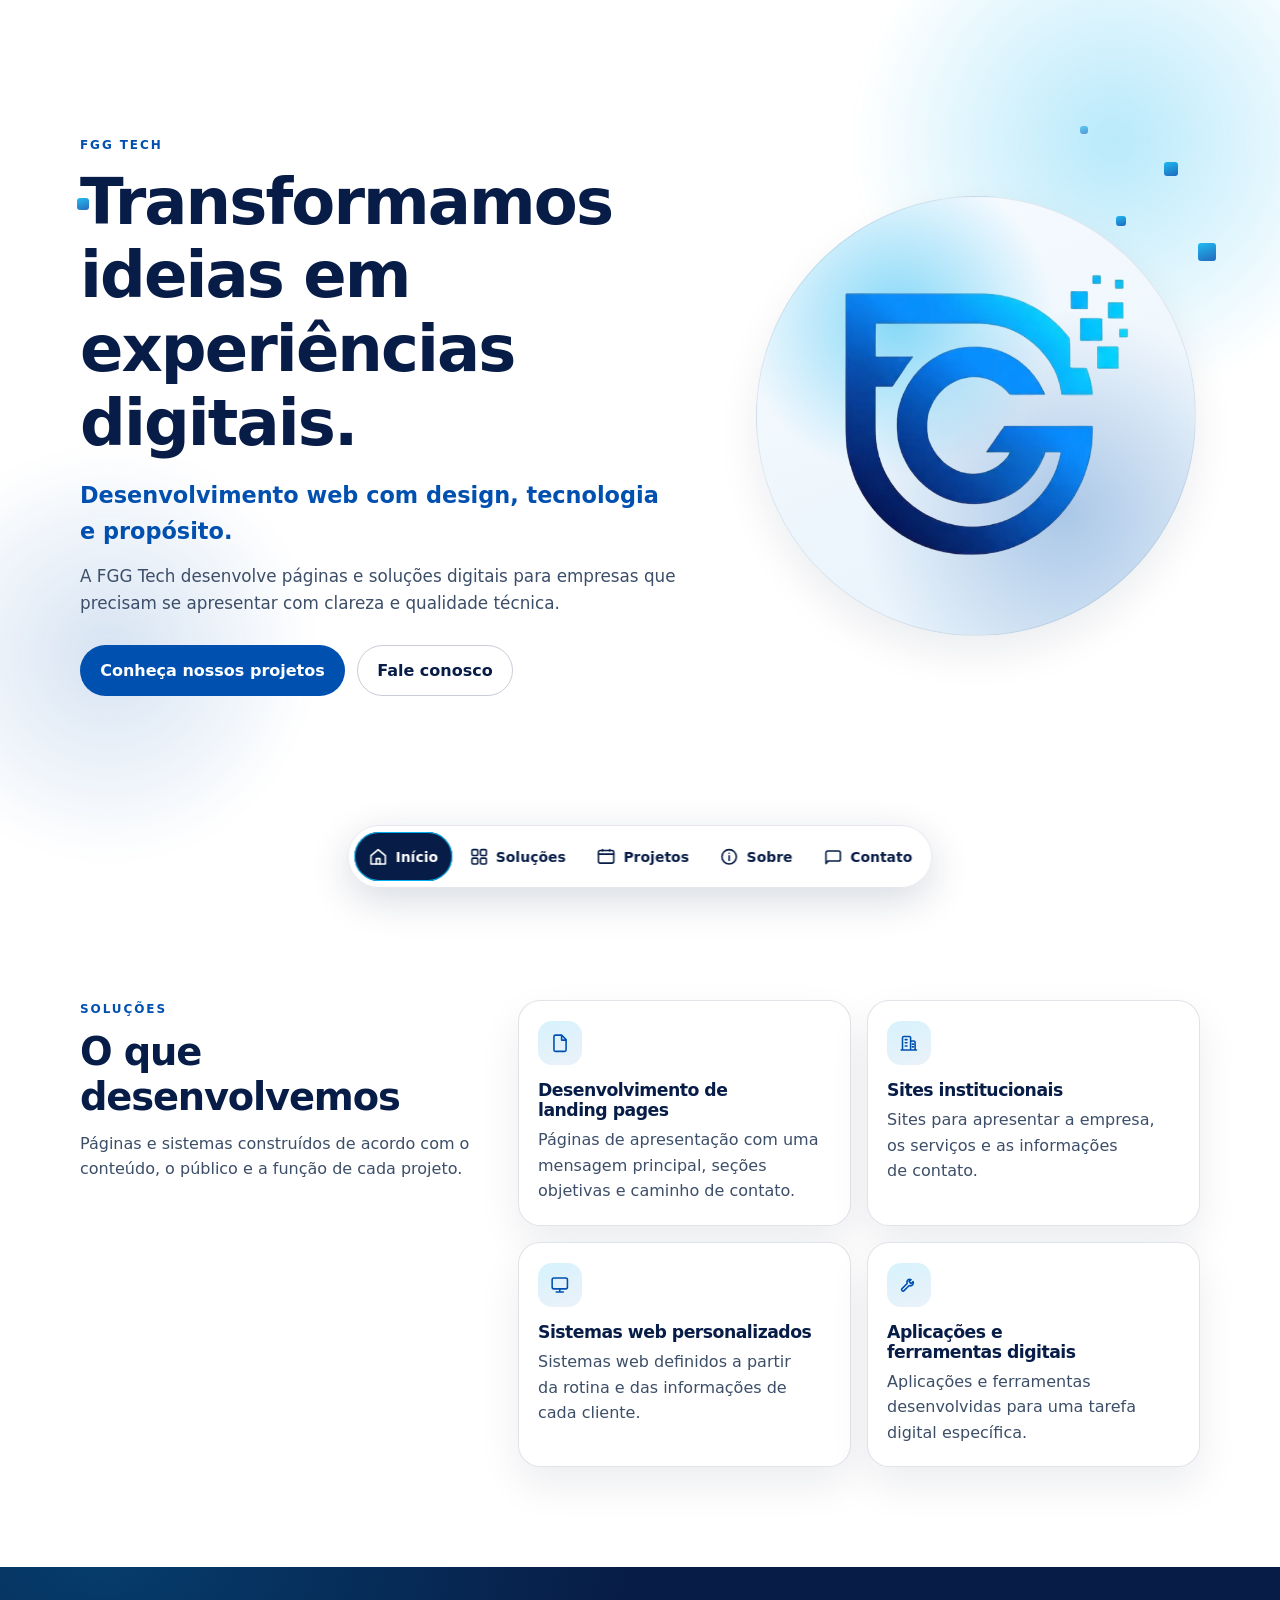
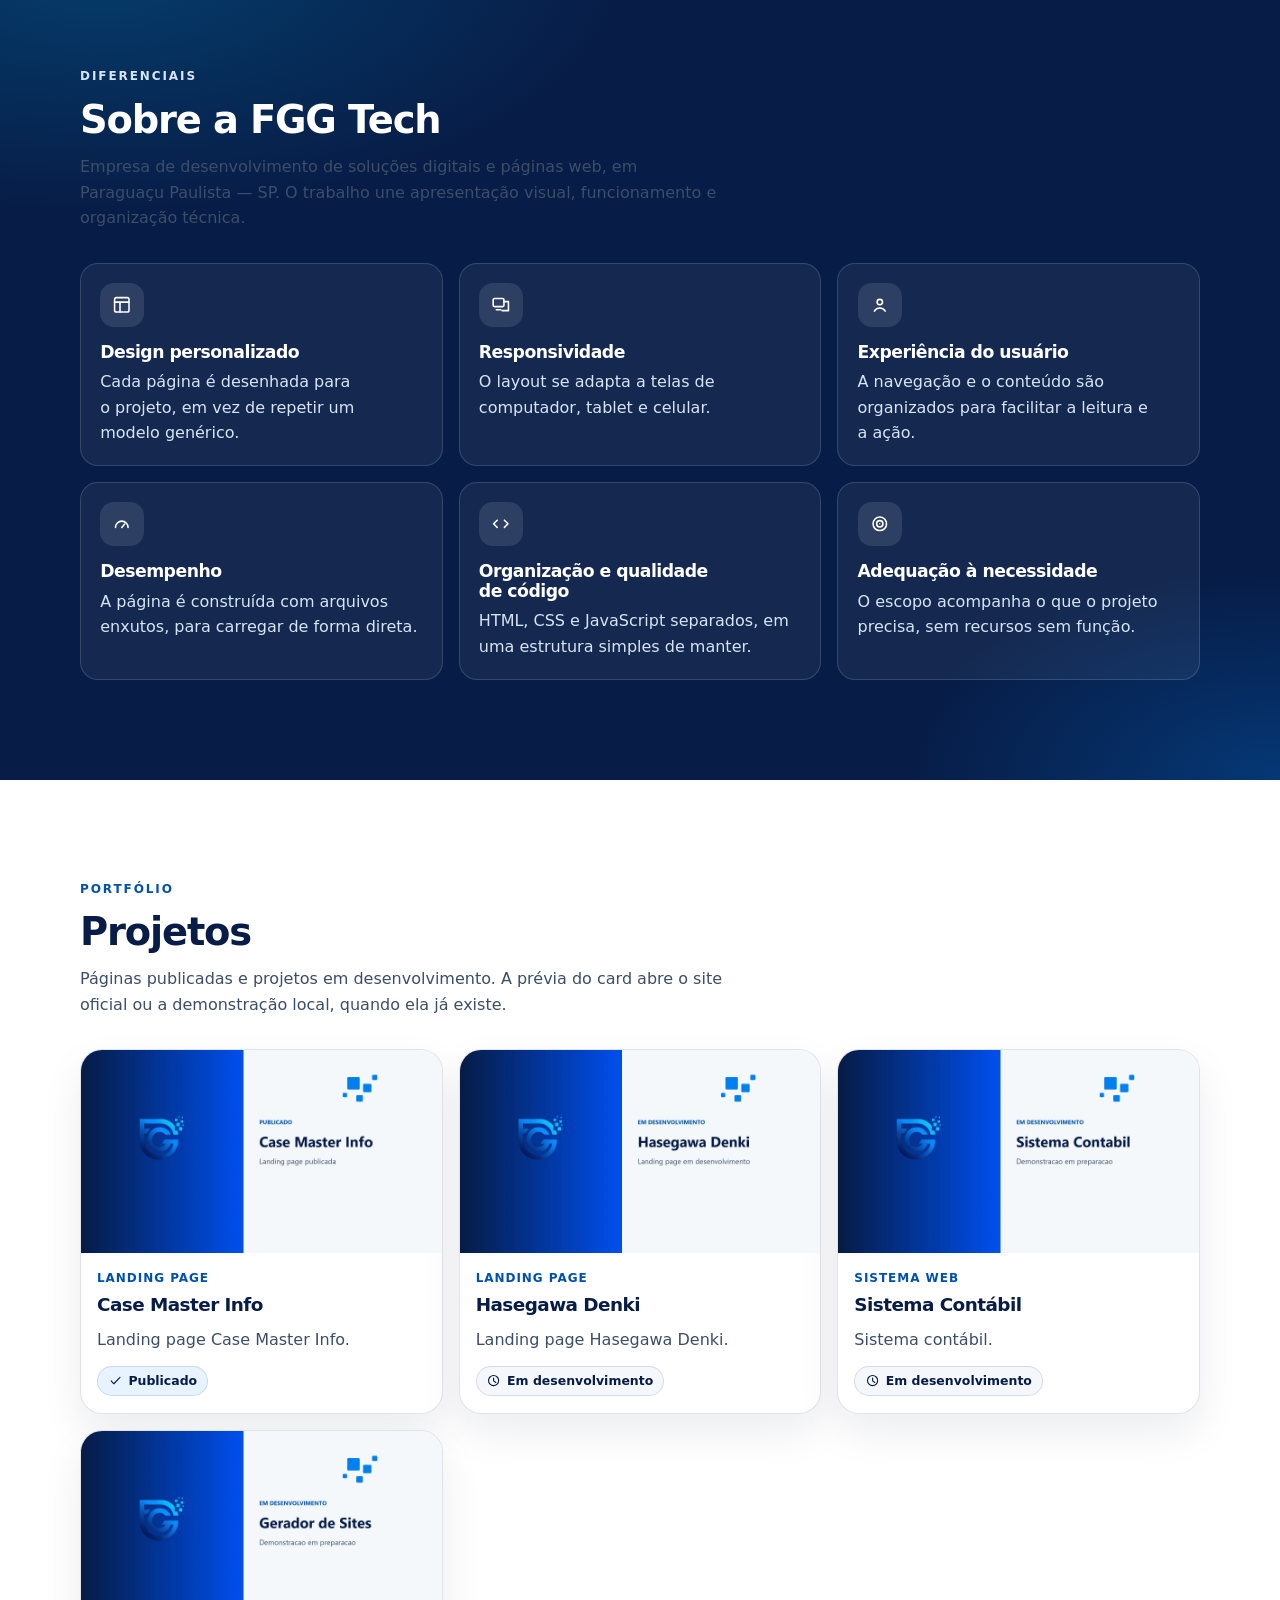
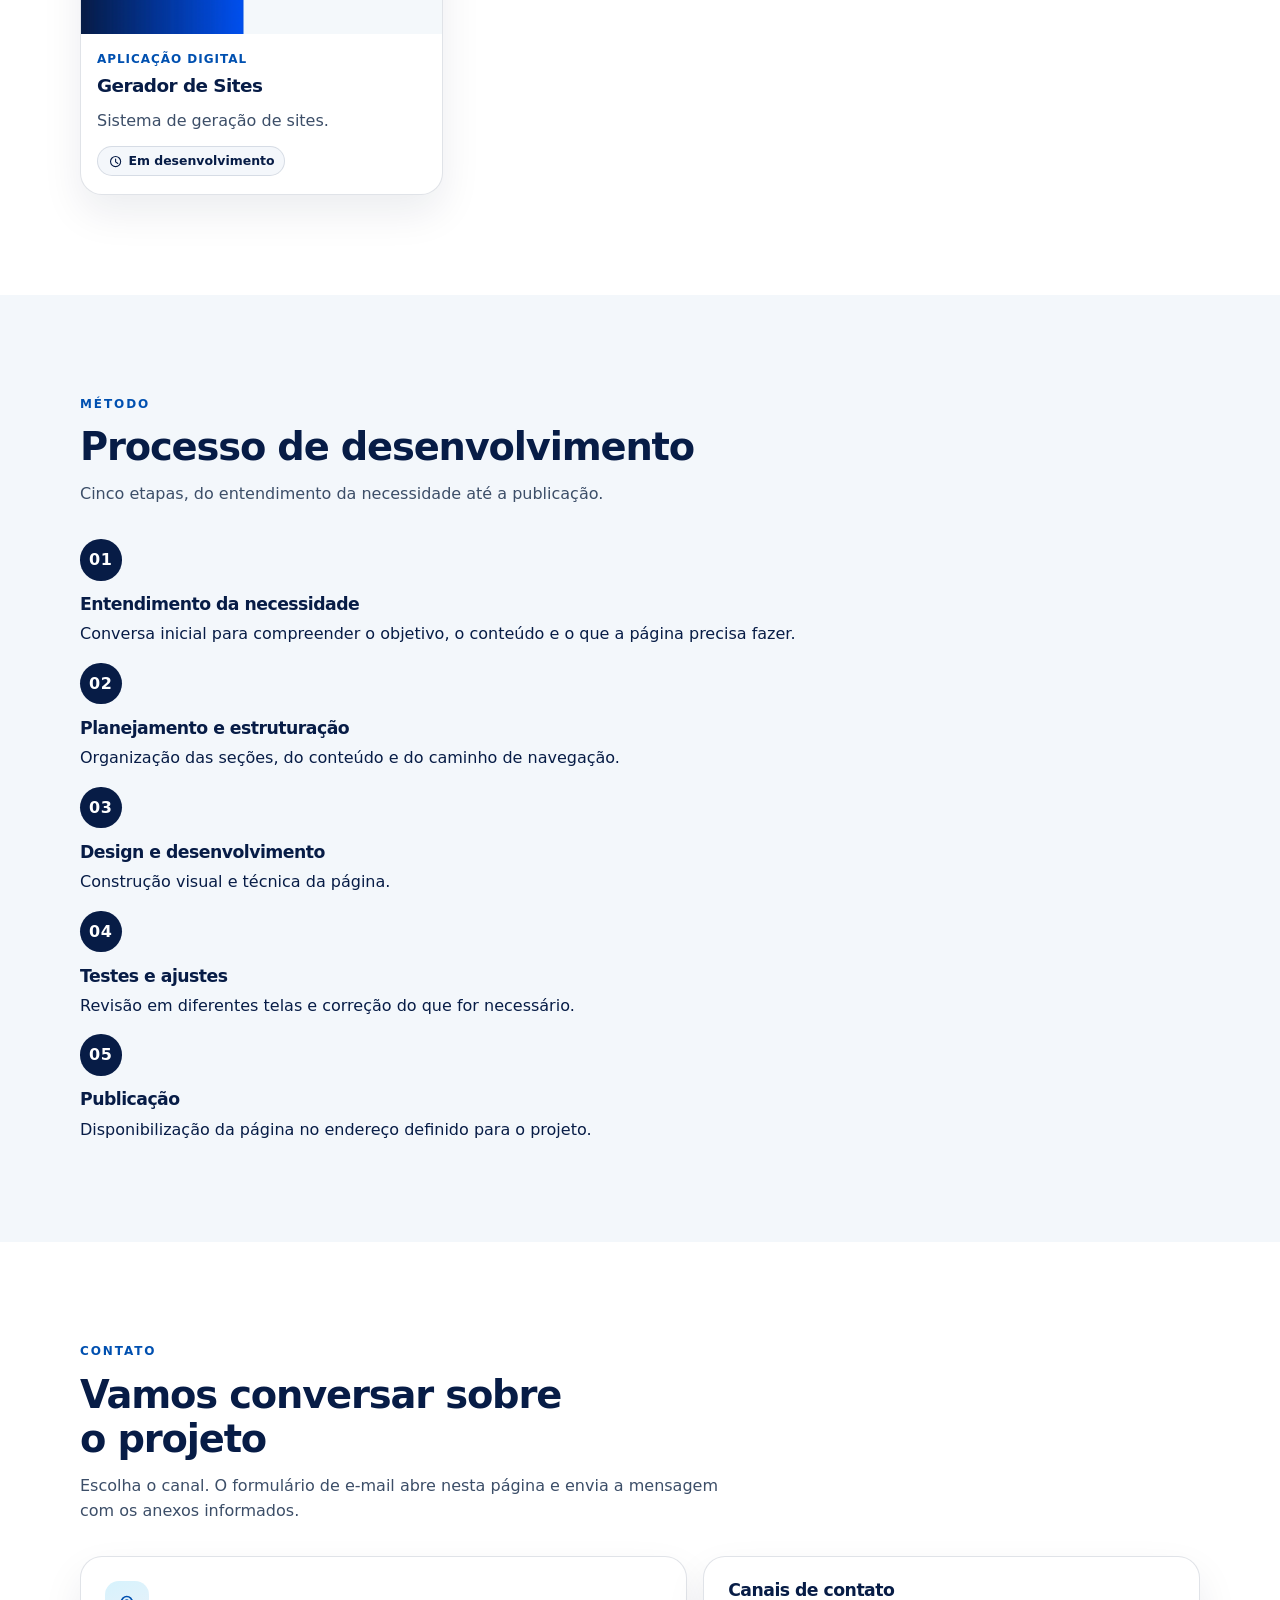
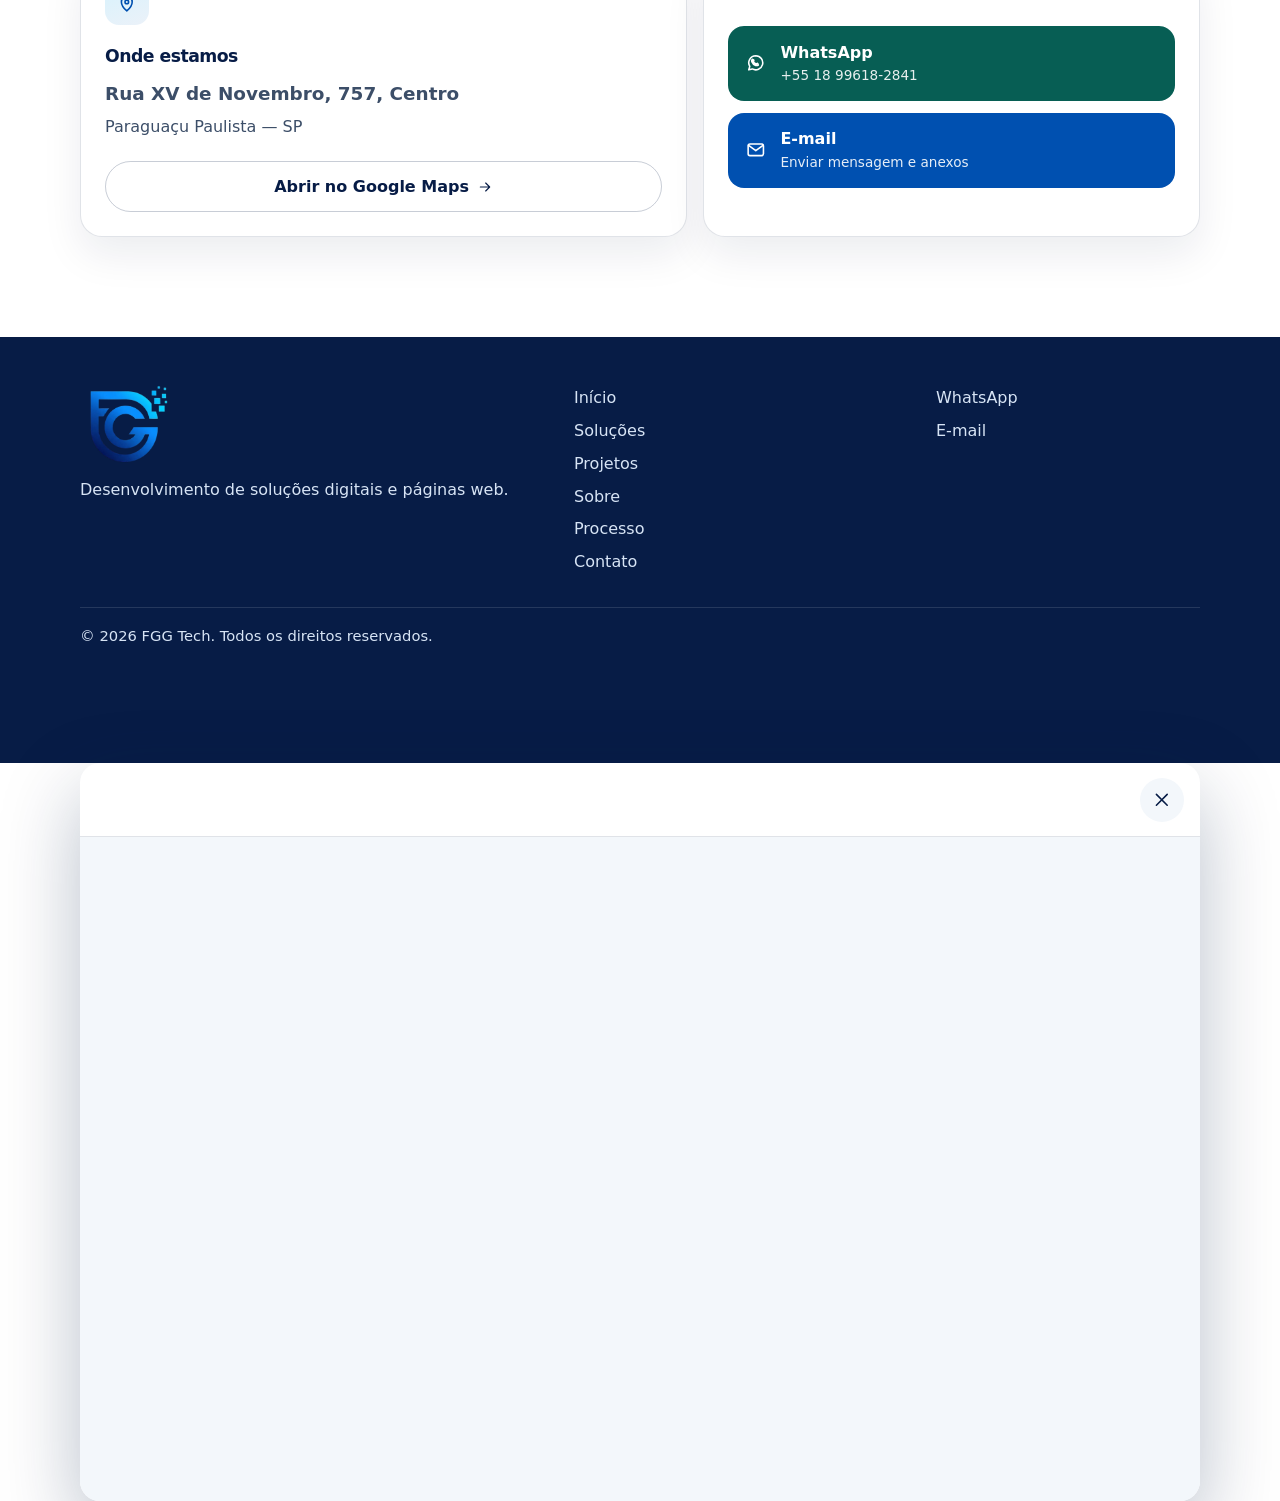
==== index.html @ 917172e8 "criação geral" ====
<!DOCTYPE html>
<html lang="pt-BR">
<head>
  <meta charset="UTF-8">
  <meta name="viewport" content="width=device-width, initial-scale=1">
  <title>FGG Tech | Desenvolvimento de soluções digitais</title>
  <meta name="description" content="A FGG Tech desenvolve landing pages, sites institucionais e soluções digitais. Conheça os projetos e fale com a equipe em Paraguaçu Paulista — SP.">
  <meta name="theme-color" content="#071C46">
  <meta name="robots" content="index, follow">
  <meta property="og:type" content="website">
  <meta property="og:locale" content="pt_BR">
  <meta property="og:title" content="FGG Tech | Desenvolvimento de soluções digitais">
  <meta property="og:description" content="Desenvolvimento web com design, tecnologia e propósito. Landing pages, sites institucionais e soluções digitais.">
  <meta property="og:image" content="assets/images/og-fgg-tech.png">
  <meta property="og:image:width" content="1200">
  <meta property="og:image:height" content="630">
  <meta name="twitter:card" content="summary_large_image">
  <link rel="icon" href="assets/logo/favicon-32.png" type="image/png" sizes="32x32">
  <link rel="icon" href="assets/logo/favicon-192.png" type="image/png" sizes="192x192">
  <link rel="apple-touch-icon" href="assets/logo/apple-touch-icon.png">
  <link rel="stylesheet" href="css/style.css">
  <script type="application/ld+json">
  {
    "@context": "https://schema.org",
    "@type": "ProfessionalService",
    "name": "FGG Tech",
    "description": "Desenvolvimento de soluções digitais e páginas web.",
    "telephone": "+55-18-99618-2841",
    "address": {
      "@type": "PostalAddress",
      "streetAddress": "Rua XV de Novembro, 757, Centro",
      "addressLocality": "Paraguaçu Paulista",
      "addressRegion": "SP",
      "addressCountry": "BR"
    },
    "areaServed": "BR"
  }
  </script>
</head>
<body>
  <a class="skip-link" href="#conteudo">Ir para o conteúdo</a>

  <main id="conteudo">
    <header class="hero" id="inicio">
      <div class="hero-bg" aria-hidden="true">
        <span class="orb orb-a"></span>
        <span class="orb orb-b"></span>
        <span class="pixel p1"></span>
        <span class="pixel p2"></span>
        <span class="pixel p3"></span>
        <span class="pixel p4"></span>
        <span class="pixel p5"></span>
      </div>

      <div class="container hero-grid">
        <div class="hero-copy">
          <p class="kicker">FGG Tech</p>
          <h1>Transformamos ideias em experiências digitais.</h1>
          <p class="lead">Desenvolvimento web com design, tecnologia e propósito.</p>
          <p class="intro">A FGG Tech desenvolve páginas e soluções digitais para empresas que precisam se apresentar com clareza e qualidade técnica.</p>
          <div class="hero-actions">
            <a class="btn btn-primary" href="#projetos">Conheça nossos projetos</a>
            <a class="btn btn-secondary" href="#contato">Fale conosco</a>
          </div>
        </div>

        <div class="hero-visual">
          <div class="hero-glow" aria-hidden="true"></div>
          <img
            class="hero-logo"
            src="assets/logo/logo-fgg.webp"
            alt="Logotipo FGG Tech"
            width="539"
            height="463"
            fetchpriority="high">
        </div>
      </div>
    </header>

    <section class="section" id="solucoes" aria-labelledby="solucoes-titulo">
      <div class="container split">
        <div class="split-intro">
          <p class="kicker">Soluções</p>
          <h2 id="solucoes-titulo">O que desenvolvemos</h2>
          <p>Páginas e sistemas construídos de acordo com o conteúdo, o público e a função de cada projeto.</p>
        </div>

        <div class="card-grid card-grid-2">
          <article class="info-card">
            <span class="icon-badge" aria-hidden="true">
              <svg class="icon"><use href="assets/icons/sprite.svg#i-page"></use></svg>
            </span>
            <h3>Desenvolvimento de landing pages</h3>
            <p>Páginas de apresentação com uma mensagem principal, seções objetivas e caminho de contato.</p>
          </article>

          <article class="info-card">
            <span class="icon-badge" aria-hidden="true">
              <svg class="icon"><use href="assets/icons/sprite.svg#i-building"></use></svg>
            </span>
            <h3>Sites institucionais</h3>
            <p>Sites para apresentar a empresa, os serviços e as informações de contato.</p>
          </article>

          <article class="info-card">
            <span class="icon-badge" aria-hidden="true">
              <svg class="icon"><use href="assets/icons/sprite.svg#i-system"></use></svg>
            </span>
            <h3>Sistemas web personalizados</h3>
            <p>Sistemas web definidos a partir da rotina e das informações de cada cliente.</p>
          </article>

          <article class="info-card">
            <span class="icon-badge" aria-hidden="true">
              <svg class="icon"><use href="assets/icons/sprite.svg#i-tool"></use></svg>
            </span>
            <h3>Aplicações e ferramentas digitais</h3>
            <p>Aplicações e ferramentas desenvolvidas para uma tarefa digital específica.</p>
          </article>
        </div>
      </div>
    </section>

    <section class="section section-navy" id="sobre" aria-labelledby="sobre-titulo">
      <div class="container">
        <div class="section-heading">
          <p class="kicker">Diferenciais</p>
          <h2 id="sobre-titulo">Sobre a FGG Tech</h2>
          <p>Empresa de desenvolvimento de soluções digitais e páginas web, em Paraguaçu Paulista — SP. O trabalho une apresentação visual, funcionamento e organização técnica.</p>
        </div>

        <ul class="diff-grid">
          <li>
            <span class="icon-badge icon-badge-light" aria-hidden="true">
              <svg class="icon"><use href="assets/icons/sprite.svg#i-layout"></use></svg>
            </span>
            <h3>Design personalizado</h3>
            <p>Cada página é desenhada para o projeto, em vez de repetir um modelo genérico.</p>
          </li>
          <li>
            <span class="icon-badge icon-badge-light" aria-hidden="true">
              <svg class="icon"><use href="assets/icons/sprite.svg#i-devices"></use></svg>
            </span>
            <h3>Responsividade</h3>
            <p>O layout se adapta a telas de computador, tablet e celular.</p>
          </li>
          <li>
            <span class="icon-badge icon-badge-light" aria-hidden="true">
              <svg class="icon"><use href="assets/icons/sprite.svg#i-user"></use></svg>
            </span>
            <h3>Experiência do usuário</h3>
            <p>A navegação e o conteúdo são organizados para facilitar a leitura e a ação.</p>
          </li>
          <li>
            <span class="icon-badge icon-badge-light" aria-hidden="true">
              <svg class="icon"><use href="assets/icons/sprite.svg#i-speed"></use></svg>
            </span>
            <h3>Desempenho</h3>
            <p>A página é construída com arquivos enxutos, para carregar de forma direta.</p>
          </li>
          <li>
            <span class="icon-badge icon-badge-light" aria-hidden="true">
              <svg class="icon"><use href="assets/icons/sprite.svg#i-code"></use></svg>
            </span>
            <h3>Organização e qualidade de código</h3>
            <p>HTML, CSS e JavaScript separados, em uma estrutura simples de manter.</p>
          </li>
          <li>
            <span class="icon-badge icon-badge-light" aria-hidden="true">
              <svg class="icon"><use href="assets/icons/sprite.svg#i-target"></use></svg>
            </span>
            <h3>Adequação à necessidade</h3>
            <p>O escopo acompanha o que o projeto precisa, sem recursos sem função.</p>
          </li>
        </ul>
      </div>
    </section>

    <section class="section" id="projetos" aria-labelledby="projetos-titulo">
      <div class="container">
        <div class="section-heading">
          <p class="kicker">Portfólio</p>
          <h2 id="projetos-titulo">Projetos</h2>
          <p>Páginas publicadas e projetos em desenvolvimento. A prévia do card abre o site oficial ou a demonstração local, quando ela já existe.</p>
        </div>

        <div id="project-grid" class="project-grid" aria-live="polite"></div>

        <noscript>
          <ul class="noscript-list">
            <li>
              <a href="https://casemasterinfo.com.br/" target="_blank" rel="noopener noreferrer">Case Master Info</a>
              — publicado.
            </li>
            <li>Hasegawa Denki — em desenvolvimento. Demonstração em <code>projects/hasegawa/index.html</code>.</li>
            <li>Sistema Contábil — em desenvolvimento. A demonstração está sendo preparada.</li>
            <li>Gerador de Sites — em desenvolvimento. A demonstração está sendo preparada.</li>
          </ul>
        </noscript>
      </div>
    </section>

    <section class="section section-soft" id="processo" aria-labelledby="processo-titulo">
      <div class="container">
        <div class="section-heading">
          <p class="kicker">Método</p>
          <h2 id="processo-titulo">Processo de desenvolvimento</h2>
          <p>Cinco etapas, do entendimento da necessidade até a publicação.</p>
        </div>

        <ol class="steps">
          <li>
            <span class="step-index">01</span>
            <h3>Entendimento da necessidade</h3>
            <p>Conversa inicial para compreender o objetivo, o conteúdo e o que a página precisa fazer.</p>
          </li>
          <li>
            <span class="step-index">02</span>
            <h3>Planejamento e estruturação</h3>
            <p>Organização das seções, do conteúdo e do caminho de navegação.</p>
          </li>
          <li>
            <span class="step-index">03</span>
            <h3>Design e desenvolvimento</h3>
            <p>Construção visual e técnica da página.</p>
          </li>
          <li>
            <span class="step-index">04</span>
            <h3>Testes e ajustes</h3>
            <p>Revisão em diferentes telas e correção do que for necessário.</p>
          </li>
          <li>
            <span class="step-index">05</span>
            <h3>Publicação</h3>
            <p>Disponibilização da página no endereço definido para o projeto.</p>
          </li>
        </ol>
      </div>
    </section>

    <section class="section" id="contato" aria-labelledby="contato-titulo">
      <div class="container">
        <div class="section-heading">
          <p class="kicker">Contato</p>
          <h2 id="contato-titulo">Vamos conversar sobre o projeto</h2>
          <p>Escolha o canal. O formulário de e-mail abre nesta página e envia a mensagem com os anexos informados.</p>
        </div>

        <div class="contact-grid">
          <article class="contact-card">
            <span class="icon-badge" aria-hidden="true">
              <svg class="icon"><use href="assets/icons/sprite.svg#i-pin"></use></svg>
            </span>
            <h3>Onde estamos</h3>
            <p class="address" data-address-street>Rua XV de Novembro, 757, Centro</p>
            <p class="address-city" data-address-city>Paraguaçu Paulista — SP</p>
            <a class="btn btn-secondary" data-maps href="https://www.google.com/maps/search/?api=1&amp;query=Rua%20XV%20de%20Novembro%2C%20757%2C%20Centro%2C%20Paragua%C3%A7u%20Paulista%20-%20SP" target="_blank" rel="noopener noreferrer">
              Abrir no Google Maps
              <svg class="icon icon-sm" aria-hidden="true"><use href="assets/icons/sprite.svg#i-arrow"></use></svg>
            </a>
          </article>

          <article class="contact-card">
            <h3>Canais de contato</h3>
            <div class="channel-list">
              <a class="channel channel-whatsapp" data-whatsapp href="https://wa.me/5518996182841?text=Ol%C3%A1!%20Conheci%20a%20FGG%20Tech%20pelo%20site%20e%20gostaria%20de%20conversar%20sobre%20um%20projeto." target="_blank" rel="noopener noreferrer">
                <svg class="icon" aria-hidden="true"><use href="assets/icons/sprite.svg#i-whatsapp"></use></svg>
                <span>
                  <strong>WhatsApp</strong>
                  <small data-whatsapp-label>+55 18 99618-2841</small>
                </span>
              </a>

              <a class="channel channel-instagram" data-instagram hidden rel="noopener noreferrer" target="_blank">
                <svg class="icon" aria-hidden="true"><use href="assets/icons/sprite.svg#i-instagram"></use></svg>
                <span>
                  <strong>Instagram</strong>
                  <small data-instagram-label>Perfil</small>
                </span>
              </a>

              <button class="channel channel-email" type="button" data-email-open aria-haspopup="dialog">
                <svg class="icon" aria-hidden="true"><use href="assets/icons/sprite.svg#i-mail"></use></svg>
                <span>
                  <strong>E-mail</strong>
                  <small>Enviar mensagem e anexos</small>
                </span>
              </button>
            </div>
          </article>
        </div>
      </div>
    </section>
  </main>

  <footer class="footer">
    <div class="container footer-grid">
      <div class="footer-brand">
        <img src="assets/logo/logo-fgg.webp" alt="FGG Tech" width="539" height="463" loading="lazy">
        <p>Desenvolvimento de soluções digitais e páginas web.</p>
      </div>

      <nav class="footer-nav" aria-label="Seções do site">
        <a href="#inicio">Início</a>
        <a href="#solucoes">Soluções</a>
        <a href="#projetos">Projetos</a>
        <a href="#sobre">Sobre</a>
        <a href="#processo">Processo</a>
        <a href="#contato">Contato</a>
      </nav>

      <div class="footer-contact">
        <a data-whatsapp href="https://wa.me/5518996182841?text=Ol%C3%A1!%20Conheci%20a%20FGG%20Tech%20pelo%20site%20e%20gostaria%20de%20conversar%20sobre%20um%20projeto." target="_blank" rel="noopener noreferrer">WhatsApp</a>
        <a data-instagram hidden target="_blank" rel="noopener noreferrer">Instagram</a>
        <button type="button" class="link-button" data-email-open>E-mail</button>
      </div>
    </div>
    <p class="copyright">© <span id="year">2026</span> FGG Tech. Todos os direitos reservados.</p>
  </footer>

  <nav class="dock" aria-label="Navegação principal">
    <a href="#inicio" data-nav="inicio">
      <svg class="icon" aria-hidden="true"><use href="assets/icons/sprite.svg#i-home"></use></svg>
      <span>Início</span>
    </a>
    <a href="#solucoes" data-nav="solucoes">
      <svg class="icon" aria-hidden="true"><use href="assets/icons/sprite.svg#i-solutions"></use></svg>
      <span>Soluções</span>
    </a>
    <a href="#projetos" data-nav="projetos">
      <svg class="icon" aria-hidden="true"><use href="assets/icons/sprite.svg#i-projects"></use></svg>
      <span>Projetos</span>
    </a>
    <a href="#sobre" data-nav="sobre">
      <svg class="icon" aria-hidden="true"><use href="assets/icons/sprite.svg#i-about"></use></svg>
      <span>Sobre</span>
    </a>
    <a href="#contato" data-nav="contato">
      <svg class="icon" aria-hidden="true"><use href="assets/icons/sprite.svg#i-contact"></use></svg>
      <span>Contato</span>
    </a>
  </nav>

  <dialog class="modal modal-preview" id="preview-dialog" aria-labelledby="preview-title">
    <div class="modal-bar">
      <div class="modal-heading">
        <p id="preview-kicker" class="kicker"></p>
        <h2 id="preview-title"></h2>
      </div>
      <div class="modal-actions">
        <button type="button" class="btn btn-ghost" id="preview-expand" hidden>Ampliar</button>
        <a class="btn btn-ghost" id="preview-open" href="projects/hasegawa/index.html" target="_blank" rel="noopener noreferrer" hidden>Abrir página</a>
        <button type="button" class="icon-button" id="preview-close" aria-label="Fechar visualização">
          <svg class="icon" aria-hidden="true"><use href="assets/icons/sprite.svg#i-close"></use></svg>
        </button>
      </div>
    </div>
    <div class="modal-stage">
      <!--
        allow-scripts: a página embutida usa JavaScript próprio.
        allow-same-origin: necessário para o script da Hasegawa acessar localStorage
        sem interromper o restante da página.
        allow-forms e allow-popups: formulário e WhatsApp dentro da demonstração.
      -->
      <iframe
        id="preview-frame"
        title="Demonstração do projeto"
        hidden
        referrerpolicy="no-referrer"
        sandbox="allow-scripts allow-same-origin allow-forms allow-popups"></iframe>
      <div id="preview-empty" class="preview-empty" hidden>
        <span class="icon-badge" aria-hidden="true">
          <svg class="icon"><use href="assets/icons/sprite.svg#i-clock"></use></svg>
        </span>
        <h3>Demonstração em preparação</h3>
        <p id="preview-empty-text">A demonstração deste projeto está sendo preparada.</p>
      </div>
    </div>
  </dialog>

  <dialog class="modal modal-email" id="email-dialog" aria-labelledby="email-title">
    <div class="modal-bar">
      <div class="modal-heading">
        <p class="kicker">Contato</p>
        <h2 id="email-title">Enviar e-mail</h2>
      </div>
      <button type="button" class="icon-button" id="email-close" aria-label="Fechar formulário">
        <svg class="icon" aria-hidden="true"><use href="assets/icons/sprite.svg#i-close"></use></svg>
      </button>
    </div>

    <div class="modal-form">
      <p id="email-config-note" class="form-note" hidden>
        O envio por e-mail ainda não foi ativado. Informe o e-mail comercial em <code>js/config.js</code>, no campo <code>recipientEmail</code>. Enquanto isso, use o WhatsApp.
      </p>

      <div id="email-success" class="form-success" hidden>
        <span class="icon-badge" aria-hidden="true">
          <svg class="icon"><use href="assets/icons/sprite.svg#i-check"></use></svg>
        </span>
        <h3>Mensagem enviada</h3>
        <p>A mensagem foi encaminhada para a FGG Tech.</p>
      </div>

      <form id="email-form" method="post" enctype="multipart/form-data" novalidate>
        <div id="email-error" class="form-error" role="alert" hidden></div>

        <div class="field">
          <label for="contact-email">E-mail</label>
          <input id="contact-email" name="email" type="email" autocomplete="email" inputmode="email" required maxlength="160" placeholder="voce@email.com">
        </div>

        <div class="field">
          <label for="contact-message">Mensagem</label>
          <textarea id="contact-message" name="message" required maxlength="5000" placeholder="Conte o que você precisa desenvolver."></textarea>
        </div>

        <div class="field">
          <label for="contact-files">Anexos <span class="optional">(opcional)</span></label>
          <input id="contact-files" name="attachment" type="file" multiple accept=".pdf,.png,.jpg,.jpeg,.docx,application/pdf,image/png,image/jpeg,application/vnd.openxmlformats-officedocument.wordprocessingml.document">
          <p class="field-hint" id="file-hint">PDF, PNG, JPG, JPEG ou DOCX. Até 10 MB no total.</p>
          <ul id="file-list" class="file-list" aria-live="polite"></ul>
        </div>

        <button class="btn btn-primary btn-block" id="email-submit" type="submit">Enviar mensagem</button>
        <p id="email-status" class="form-status" role="status"></p>
      </form>
    </div>
  </dialog>

  <script src="js/config.js"></script>
  <script src="js/projects.js"></script>
  <script src="js/main.js"></script>
</body>
</html>
---- css/style.css ----
/* ==========================================================================
   FGG Tech — landing page
   Paleta, tipografia e componentes em um único arquivo.
   ========================================================================== */

:root {
  --navy: #071c46;
  --blue: #0050b0;
  --electric: #0080f0;
  --cyan: #00b0f0;
  --white: #ffffff;
  --ink: #071c46;
  --muted: #3c4e68;
  --muted-on-navy: #d7e4f5;
  --line: rgba(7, 28, 70, 0.12);
  --soft: #f3f7fb;
  --shadow: 0 18px 40px rgba(7, 28, 70, 0.08);
  --radius: 22px;
  --font: "Segoe UI", system-ui, -apple-system, "Helvetica Neue", Arial, sans-serif;
  --max: 1120px;
  --dock-space: calc(6.75rem + env(safe-area-inset-bottom));
  --focus: 0 0 0 3px #ffffff, 0 0 0 5px var(--blue);
}

*,
*::before,
*::after {
  box-sizing: border-box;
}

html {
  scroll-behavior: smooth;
  scroll-padding-bottom: var(--dock-space);
}

body {
  margin: 0;
  font-family: var(--font);
  color: var(--ink);
  background: var(--white);
  line-height: 1.6;
  text-rendering: optimizeLegibility;
}

img {
  max-width: 100%;
  height: auto;
  display: block;
}

h1, h2, h3, p {
  text-wrap: pretty;
}

h1, h2, h3 {
  line-height: 1.15;
  letter-spacing: -0.03em;
  font-weight: 600;
}

h1 { font-size: clamp(2.35rem, 5vw, 4.35rem); margin: 0; }
h2 { font-size: clamp(1.8rem, 3vw, 2.55rem); margin: 0 0 0.75rem; }
h3 { font-size: 1.08rem; margin: 0 0 0.4rem; }

p { margin: 0; }

a { color: inherit; }

code {
  font-family: Consolas, "Courier New", monospace;
  font-size: 0.92em;
}

.container {
  width: min(var(--max), calc(100% - 2rem));
  margin-inline: auto;
}

.skip-link {
  position: absolute;
  left: 1rem;
  top: 1rem;
  transform: translateY(-150%);
  background: var(--navy);
  color: var(--white);
  padding: 0.7rem 1rem;
  border-radius: 999px;
  z-index: 100;
}

.skip-link:focus {
  transform: none;
}

.kicker {
  margin: 0 0 0.7rem;
  color: var(--blue);
  font-size: 0.75rem;
  font-weight: 700;
  letter-spacing: 0.16em;
  text-transform: uppercase;
}

.hero,
.section {
  scroll-margin-top: 1rem;
}

.section {
  padding: clamp(4rem, 8vw, 6.25rem) 0;
}

.section-soft { background: var(--soft); }

.section-navy {
  background:
    radial-gradient(900px 420px at 8% 0%, rgba(0, 176, 240, 0.22), transparent 60%),
    radial-gradient(700px 380px at 100% 100%, rgba(0, 128, 240, 0.28), transparent 55%),
    var(--navy);
  color: var(--white);
}

.section-navy .kicker { color: var(--cyan); }
.section-navy .section-heading p { color: var(--muted-on-navy); }

.section-heading {
  max-width: 42rem;
  margin-bottom: 2rem;
}

.section-heading p:last-child { color: var(--muted); }

.icon {
  width: 1.35rem;
  height: 1.35rem;
  display: block;
  fill: none;
  stroke: currentColor;
  stroke-width: 1.75;
  stroke-linecap: round;
  stroke-linejoin: round;
}

.icon-sm { width: 1rem; height: 1rem; }

.icon-badge {
  width: 2.75rem;
  height: 2.75rem;
  display: grid;
  place-items: center;
  border-radius: 14px;
  color: var(--blue);
  background: linear-gradient(160deg, rgba(0, 176, 240, 0.16), rgba(0, 80, 176, 0.08));
  margin-bottom: 1rem;
}

.icon-badge-light {
  color: var(--white);
  background: rgba(255, 255, 255, 0.1);
}

/* Botões --------------------------------------------------------------- */

.btn {
  display: inline-flex;
  align-items: center;
  justify-content: center;
  gap: 0.5rem;
  min-height: 3rem;
  padding: 0.75rem 1.2rem;
  border-radius: 999px;
  border: 1px solid transparent;
  font: inherit;
  font-weight: 600;
  text-decoration: none;
  cursor: pointer;
  transition: transform 0.2s ease, background-color 0.2s ease, border-color 0.2s ease;
}

.btn-primary {
  background: var(--blue);
  color: var(--white);
}

.btn-secondary {
  background: transparent;
  color: var(--navy);
  border-color: rgba(7, 28, 70, 0.22);
}

.btn-ghost {
  background: var(--soft);
  color: var(--navy);
  min-height: 2.5rem;
  padding-inline: 0.9rem;
}

.btn-block { width: 100%; }

.btn:disabled,
.btn[aria-disabled="true"] {
  opacity: 0.55;
  cursor: not-allowed;
}

.icon-button {
  width: 2.75rem;
  height: 2.75rem;
  display: grid;
  place-items: center;
  border: 0;
  border-radius: 999px;
  background: var(--soft);
  color: var(--navy);
  cursor: pointer;
}

.link-button {
  padding: 0;
  border: 0;
  background: none;
  color: inherit;
  font: inherit;
  cursor: pointer;
  text-align: left;
}

/* Hero ----------------------------------------------------------------- */

.hero {
  position: relative;
  isolation: isolate;
  min-height: 100svh;
  display: flex;
  align-items: center;
  padding: 2.5rem 0 var(--dock-space);
  overflow: hidden;
}

.hero-bg { position: absolute; inset: 0; z-index: -1; }

.orb {
  position: absolute;
  border-radius: 50%;
  filter: blur(8px);
}

.orb-a {
  width: 42vw;
  height: 42vw;
  max-width: 560px;
  max-height: 560px;
  right: -8vw;
  top: -10vw;
  background: radial-gradient(circle, rgba(0, 176, 240, 0.28), rgba(0, 176, 240, 0) 68%);
}

.orb-b {
  width: 34vw;
  height: 34vw;
  max-width: 420px;
  max-height: 420px;
  left: -8vw;
  bottom: 4vh;
  background: radial-gradient(circle, rgba(0, 80, 176, 0.16), rgba(0, 80, 176, 0) 70%);
}

.pixel {
  position: absolute;
  width: 14px;
  height: 14px;
  border-radius: 3px;
  background: linear-gradient(160deg, var(--cyan), var(--blue));
  opacity: 0.85;
  animation: drift 5s ease-in-out infinite alternate;
}

.p1 { right: 8%; top: 18%; animation-delay: 0s; }
.p2 { right: 12%; top: 24%; width: 10px; height: 10px; animation-delay: 0.4s; }
.p3 { right: 5%; top: 27%; width: 18px; height: 18px; animation-delay: 0.8s; }
.p4 { right: 15%; top: 14%; width: 8px; height: 8px; opacity: 0.55; animation-delay: 1s; }
.p5 { left: 6%; top: 22%; width: 12px; height: 12px; animation-delay: 0.6s; }

@keyframes drift {
  from { transform: translateY(0); }
  to { transform: translateY(-10px); }
}

.hero-grid {
  display: grid;
  grid-template-columns: minmax(0, 1.15fr) minmax(280px, 0.85fr);
  gap: clamp(2rem, 5vw, 4rem);
  align-items: center;
}

.lead {
  margin-top: 1.1rem;
  font-size: clamp(1.15rem, 2vw, 1.4rem);
  color: var(--blue);
  font-weight: 600;
}

.intro {
  margin-top: 0.85rem;
  max-width: 38rem;
  color: var(--muted);
  font-size: 1.05rem;
}

.hero-actions {
  display: flex;
  flex-wrap: wrap;
  gap: 0.75rem;
  margin-top: 1.75rem;
}

.hero-visual {
  position: relative;
  min-height: 420px;
  display: grid;
  place-items: center;
}

.hero-glow {
  position: absolute;
  width: min(440px, 100%);
  aspect-ratio: 1;
  border-radius: 50%;
  background:
    radial-gradient(circle at 32% 28%, rgba(0, 176, 240, 0.45), transparent 36%),
    radial-gradient(circle at 70% 72%, rgba(0, 80, 176, 0.28), transparent 46%),
    linear-gradient(160deg, #f7fbff, #e7f2fb);
  border: 1px solid rgba(7, 28, 70, 0.08);
  box-shadow: var(--shadow);
}

.hero-logo {
  position: relative;
  width: min(340px, 78%);
  height: auto;
}

/* Soluções e cards ----------------------------------------------------- */

.split {
  display: grid;
  grid-template-columns: minmax(240px, 0.8fr) minmax(0, 1.4fr);
  gap: 2rem 3rem;
  align-items: start;
}

.split-intro p:last-child {
  color: var(--muted);
  max-width: 28rem;
}

.card-grid,
.diff-grid,
.project-grid,
.contact-grid,
.steps {
  display: grid;
  gap: 1rem;
}

.card-grid-2 { grid-template-columns: 1fr 1fr; }

.info-card,
.contact-card,
.step,
.project-card {
  background: var(--white);
  border: 1px solid var(--line);
  border-radius: var(--radius);
  box-shadow: var(--shadow);
}

.info-card,
.step {
  padding: 1.25rem 1.2rem 1.3rem;
}

.info-card p,
.step p,
.diff-grid p,
.contact-card .address,
.contact-card .address-city {
  color: var(--muted);
}

.diff-grid {
  grid-template-columns: repeat(3, 1fr);
  list-style: none;
  margin: 0;
  padding: 0;
}

.diff-grid li {
  padding: 1.2rem;
  border-radius: 18px;
  background: rgba(255, 255, 255, 0.06);
  border: 1px solid rgba(255, 255, 255, 0.14);
}

.diff-grid p { color: var(--muted-on-navy); }

/* Portfólio ------------------------------------------------------------ */

.project-grid { grid-template-columns: repeat(3, 1fr); }

.project-card {
  display: flex;
  flex-direction: column;
  min-height: 100%;
  overflow: hidden;
  color: inherit;
  text-decoration: none;
  text-align: left;
  font: inherit;
  cursor: pointer;
  padding: 0;
  width: 100%;
}

.project-media {
  position: relative;
  aspect-ratio: 16 / 9;
  background:
    linear-gradient(160deg, rgba(0, 176, 240, 0.2), rgba(7, 28, 70, 0.08)),
    var(--soft);
}

.project-media img {
  width: 100%;
  height: 100%;
  object-fit: cover;
}

.project-copy {
  display: flex;
  flex-direction: column;
  gap: 0.35rem;
  padding: 1rem 1rem 1.1rem;
  flex: 1;
}

.project-category {
  color: var(--blue);
  font-size: 0.75rem;
  font-weight: 700;
  letter-spacing: 0.08em;
  text-transform: uppercase;
}

.project-card h3 { font-size: 1.15rem; }

.project-card p { color: var(--muted); }

.status {
  display: inline-flex;
  align-items: center;
  gap: 0.35rem;
  margin-top: 0.45rem;
  align-self: flex-start;
  padding: 0.25rem 0.6rem;
  border-radius: 999px;
  font-size: 0.78rem;
  font-weight: 700;
  border: 1px solid var(--line);
}

.status .icon { width: 0.95rem; height: 0.95rem; }

.status-live {
  color: var(--navy);
  background: #e7f3ff;
}

.status-wip {
  color: var(--navy);
  background: #f4f7fb;
}

.noscript-list {
  margin-top: 1.5rem;
  color: var(--muted);
}

/* Processo ------------------------------------------------------------- */

.steps {
  list-style: none;
  margin: 0;
  padding: 0;
  counter-reset: none;
}

.step-index {
  display: grid;
  place-items: center;
  width: 2.6rem;
  height: 2.6rem;
  margin-bottom: 0.9rem;
  border-radius: 50%;
  background: var(--navy);
  color: var(--white);
  font-weight: 700;
  letter-spacing: 0.04em;
}

/* Contato -------------------------------------------------------------- */

.contact-grid { grid-template-columns: 1.1fr 0.9fr; align-items: stretch; }

.contact-card {
  padding: 1.5rem;
  display: flex;
  flex-direction: column;
  gap: 0.35rem;
}

.address { font-size: 1.15rem; color: var(--ink); font-weight: 600; }
.address-city { margin-bottom: 1rem; }

.channel-list {
  display: grid;
  gap: 0.75rem;
  margin-top: 0.8rem;
}

.channel {
  display: flex;
  align-items: center;
  gap: 0.85rem;
  width: 100%;
  min-height: 4.2rem;
  padding: 0.8rem 1rem;
  border-radius: 16px;
  border: 1px solid transparent;
  text-decoration: none;
  font: inherit;
  text-align: left;
  cursor: pointer;
  color: var(--white);
}

.channel strong,
.channel small { display: block; }
.channel small { font-size: 0.85rem; opacity: 0.9; }

.channel-whatsapp { background: #075e54; }
.channel-instagram {
  background: var(--white);
  color: var(--navy);
  border-color: var(--line);
}
.channel-email { background: var(--blue); }

/* Rodapé --------------------------------------------------------------- */

.footer {
  background: var(--navy);
  color: var(--white);
  padding: 3rem 0 calc(var(--dock-space) + 0.5rem);
}

.footer-grid {
  display: grid;
  grid-template-columns: 1.4fr 1fr 0.8fr;
  gap: 2rem;
}

.footer-brand img {
  width: 92px;
  height: auto;
  margin-bottom: 0.8rem;
}

.footer-brand p,
.footer a,
.footer .link-button {
  color: var(--muted-on-navy);
  text-decoration: none;
}

.footer-nav,
.footer-contact {
  display: grid;
  align-content: start;
  gap: 0.45rem;
}

.copyright {
  width: min(var(--max), calc(100% - 2rem));
  margin: 2rem auto 0;
  padding-top: 1rem;
  border-top: 1px solid rgba(255, 255, 255, 0.12);
  color: var(--muted-on-navy);
  font-size: 0.92rem;
}

/* Navbar inferior ------------------------------------------------------ */

.dock {
  position: fixed;
  z-index: 30;
  left: 50%;
  bottom: calc(0.75rem + env(safe-area-inset-bottom));
  transform: translateX(-50%);
  display: flex;
  gap: 0.15rem;
  width: max-content;
  max-width: calc(100% - 1rem);
  padding: 0.35rem;
  border-radius: 999px;
  background: rgba(255, 255, 255, 0.78);
  border: 1px solid rgba(7, 28, 70, 0.1);
  box-shadow: 0 12px 40px rgba(7, 28, 70, 0.16);
  backdrop-filter: blur(16px);
  -webkit-backdrop-filter: blur(16px);
}

.dock a {
  display: flex;
  flex-direction: column;
  align-items: center;
  justify-content: center;
  gap: 0.1rem;
  min-width: 4.4rem;
  min-height: 3.1rem;
  padding: 0.35rem 0.55rem;
  border-radius: 999px;
  color: var(--navy);
  text-decoration: none;
  font-size: 0.68rem;
  font-weight: 700;
  letter-spacing: 0.01em;
}

.dock a[aria-current="true"] {
  background: var(--navy);
  color: var(--white);
  box-shadow: inset 0 0 0 1px var(--cyan);
}

/* Modais --------------------------------------------------------------- */

.modal {
  border: 0;
  padding: 0;
  color: var(--ink);
  background: var(--white);
  box-shadow: 0 30px 80px rgba(7, 28, 70, 0.28);
}

.modal::backdrop {
  background: rgba(7, 28, 70, 0.62);
}

.modal-preview {
  width: min(1120px, calc(100vw - 1.5rem));
  height: min(82vh, 840px);
  max-height: calc(100vh - 1.5rem);
  border-radius: 20px;
  display: flex;
  flex-direction: column;
  overflow: hidden;
}

.modal-preview.is-expanded {
  width: 100vw;
  height: 100vh;
  max-width: 100vw;
  max-height: 100vh;
  border-radius: 0;
}

.modal-email {
  width: min(560px, calc(100vw - 1.5rem));
  max-height: min(92vh, 860px);
  border-radius: 20px;
  overflow: auto;
}

.modal-bar {
  display: flex;
  align-items: flex-start;
  justify-content: space-between;
  gap: 1rem;
  padding: 0.9rem 1rem;
  border-bottom: 1px solid var(--line);
}

.modal-heading h2 { font-size: 1.25rem; margin: 0; }
.modal-heading .kicker { margin-bottom: 0.2rem; }

.modal-actions {
  display: flex;
  align-items: center;
  gap: 0.4rem;
  flex-shrink: 0;
}

.modal-stage {
  flex: 1;
  min-height: 0;
  background: var(--soft);
}

.modal-stage iframe {
  width: 100%;
  height: 100%;
  border: 0;
  background: var(--white);
}

.preview-empty,
.form-success {
  min-height: 280px;
  display: grid;
  align-content: center;
  justify-items: start;
  gap: 0.4rem;
  padding: 2rem;
}

.preview-empty p,
.form-success p { color: var(--muted); }

.modal-form { padding: 1rem 1.15rem 1.3rem; }

.field {
  display: grid;
  gap: 0.4rem;
  margin-bottom: 1rem;
}

.field label { font-weight: 700; }

.optional { font-weight: 500; color: var(--muted); }

.field-hint { color: var(--muted); font-size: 0.88rem; }

input,
textarea {
  width: 100%;
  font: inherit;
  color: var(--ink);
  background: var(--white);
  border: 1px solid rgba(7, 28, 70, 0.18);
  border-radius: 12px;
  padding: 0.8rem 0.9rem;
}

textarea { min-height: 140px; resize: vertical; }

input[type="file"] { padding: 0.65rem; }

input[type="file"]::file-selector-button {
  margin-right: 0.8rem;
  border: 0;
  border-radius: 999px;
  background: var(--navy);
  color: var(--white);
  font: inherit;
  font-weight: 700;
  padding: 0.55rem 0.9rem;
  cursor: pointer;
}

.file-list {
  list-style: none;
  margin: 0;
  padding: 0;
  display: grid;
  gap: 0.4rem;
}

.file-list li {
  display: flex;
  align-items: center;
  justify-content: space-between;
  gap: 0.75rem;
  padding: 0.55rem 0.7rem;
  border-radius: 12px;
  background: var(--soft);
}

.file-list button {
  border: 0;
  background: transparent;
  color: var(--blue);
  font: inherit;
  font-weight: 700;
  cursor: pointer;
}

.form-note,
.form-error,
.form-status { font-size: 0.95rem; }

.form-note,
.form-error {
  margin: 0 0 1rem;
  padding: 0.8rem 0.9rem;
  border-radius: 12px;
}

.form-note { background: #eef5ff; color: var(--navy); }
.form-error { background: #fdecef; color: #7f1230; }
.form-status { min-height: 1.2rem; margin: 0.75rem 0 0; color: var(--muted); }
.form-success { min-height: 0; padding: 0.4rem 0 0.6rem; }

[hidden] { display: none !important; }

/* Foco, hover e movimento ---------------------------------------------- */

:focus { outline: none; }

:focus-visible {
  outline: 2px solid var(--blue);
  outline-offset: 3px;
}

.dock a:focus-visible,
.btn:focus-visible,
.channel:focus-visible,
.icon-button:focus-visible {
  box-shadow: var(--focus);
}

@media (hover: hover) {
  .btn-primary:hover { background: #003e8a; }
  .btn-secondary:hover,
  .btn-ghost:hover,
  .icon-button:hover { background: #e7eef6; }
  .info-card:hover,
  .project-card:hover,
  .step:hover { transform: translateY(-3px); }
  .dock a:hover { background: rgba(0, 80, 176, 0.08); }
  .dock a[aria-current="true"]:hover { background: var(--navy); }
  .footer a:hover,
  .footer .link-button:hover { color: var(--white); }
  .channel-instagram:hover { background: var(--soft); }
}

.info-card,
.project-card,
.step,
.btn,
.dock a {
  transition: transform 0.2s ease, background-color 0.2s ease, box-shadow 0.2s ease;
}

@media (prefers-reduced-motion: reduce) {
  html { scroll-behavior: auto; }

  *,
  *::before,
  *::after {
    animation: none !important;
    transition: none !important;
  }
}

/* Responsivo ----------------------------------------------------------- */

@media (min-width: 860px) {
  .dock a {
    flex-direction: row;
    gap: 0.4rem;
    min-width: 0;
    padding-inline: 0.85rem;
    font-size: 0.86rem;
  }
}

@media (max-width: 1020px) {
  .project-grid,
  .diff-grid { grid-template-columns: 1fr 1fr; }
  .steps { grid-template-columns: 1fr 1fr; }
  .footer-grid { grid-template-columns: 1fr 1fr; }
}

@media (max-width: 800px) {
  .hero {
    min-height: 0;
    padding-top: 1.4rem;
  }

  .hero-grid,
  .split,
  .contact-grid,
  .card-grid-2 { grid-template-columns: 1fr; }

  .hero-visual {
    order: -1;
    min-height: 230px;
  }

  .hero-logo { width: 168px; }
  .hero-glow { width: 220px; }
  .split-intro { margin-bottom: 0.5rem; }
}

@media (max-width: 680px) {
  .project-grid,
  .diff-grid,
  .steps,
  .footer-grid { grid-template-columns: 1fr; }

  .modal-bar { flex-wrap: wrap; }
  .modal-actions { width: 100%; justify-content: flex-end; }
  .dock a { min-width: 0; flex: 1; padding-inline: 0.35rem; }
  .pixel { display: none; }
}

@media print {
  .dock,
  .modal,
  .hero-bg { display: none !important; }
  .hero { min-height: 0; padding: 0; }
  .footer { padding-bottom: 1rem; }
}
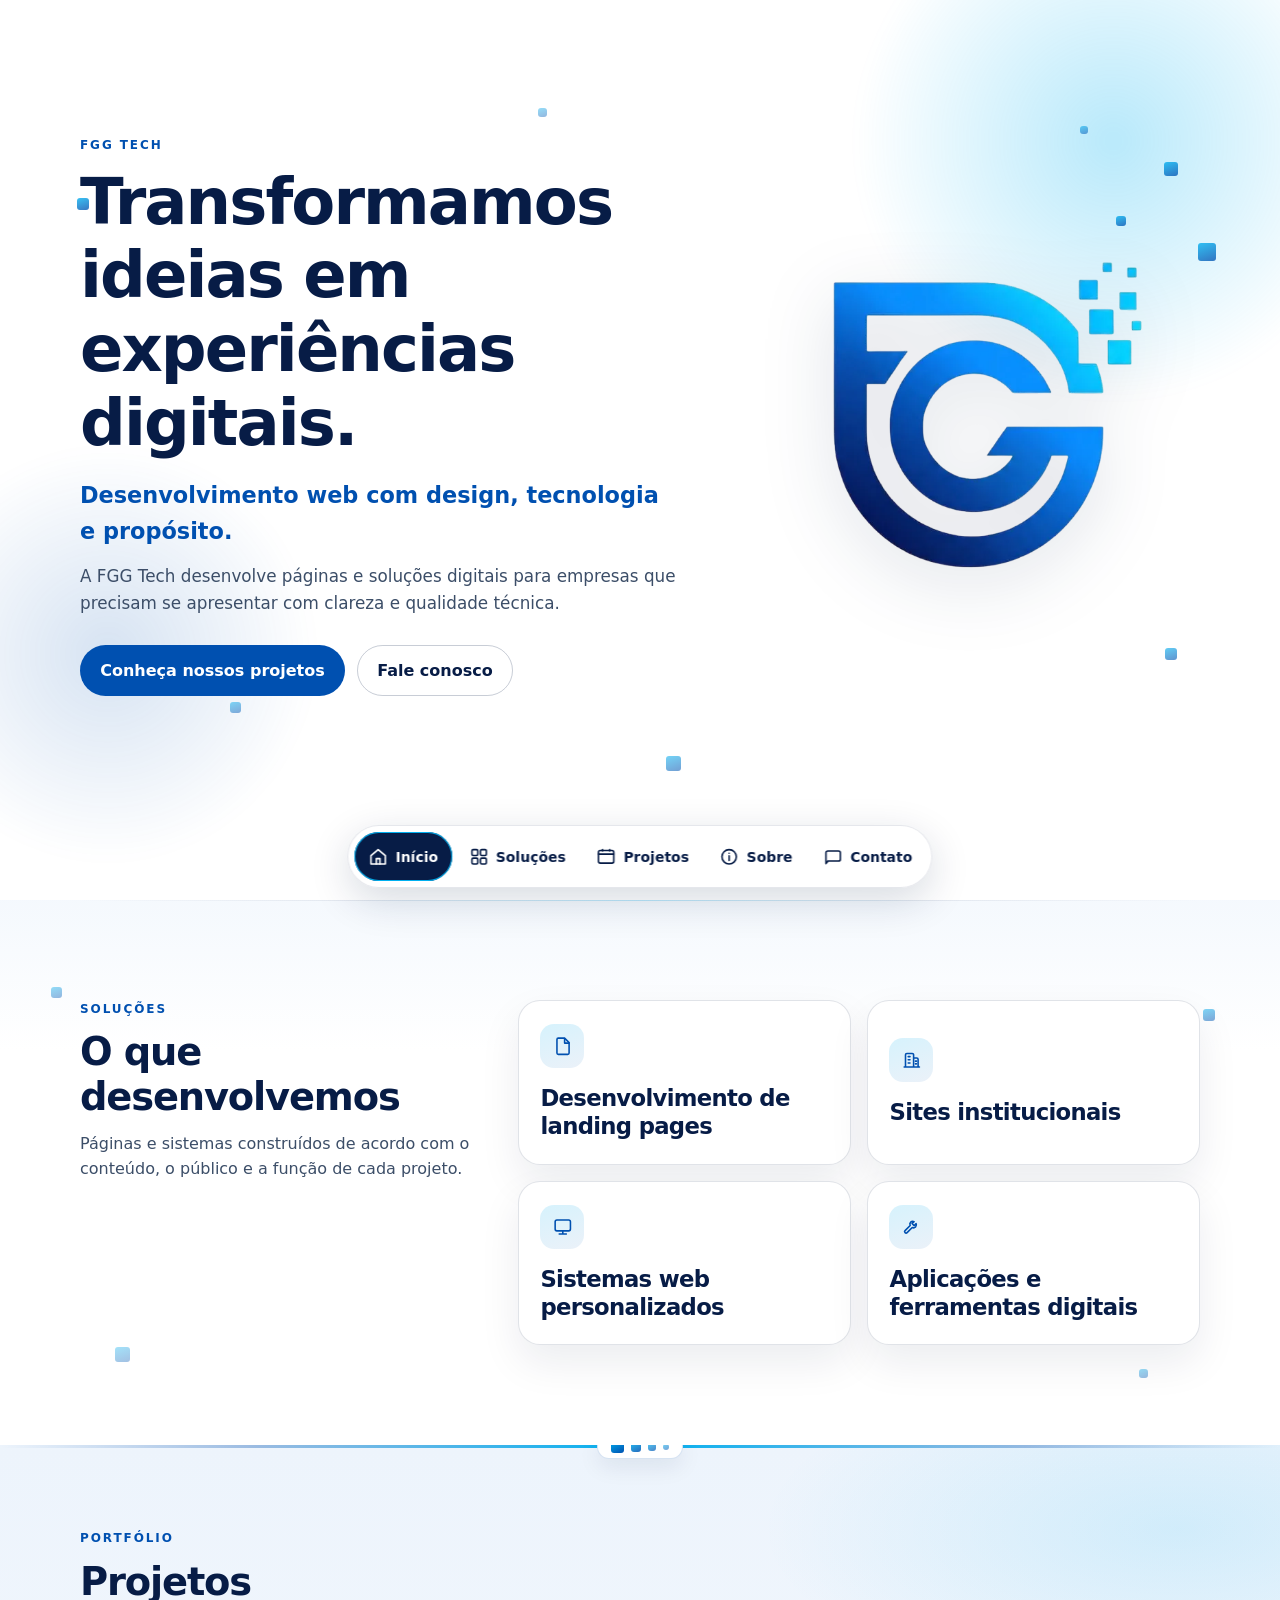
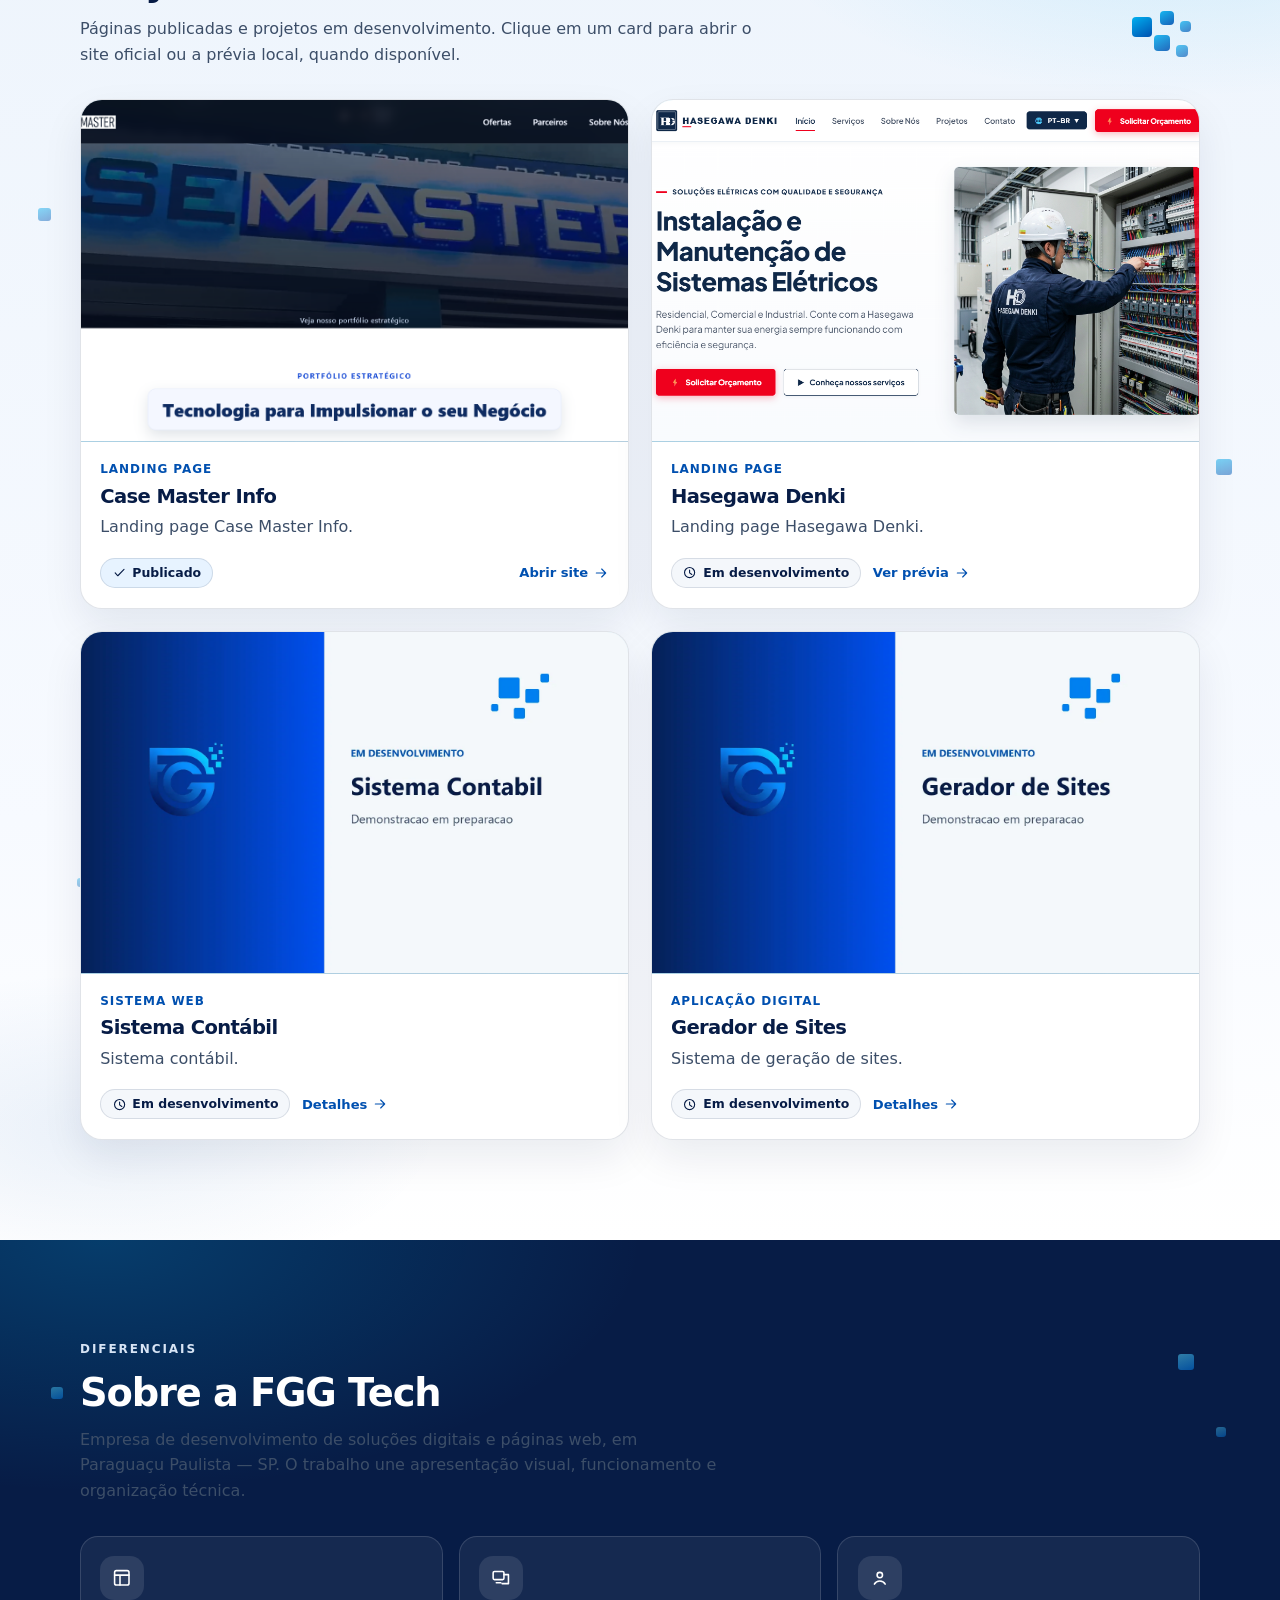
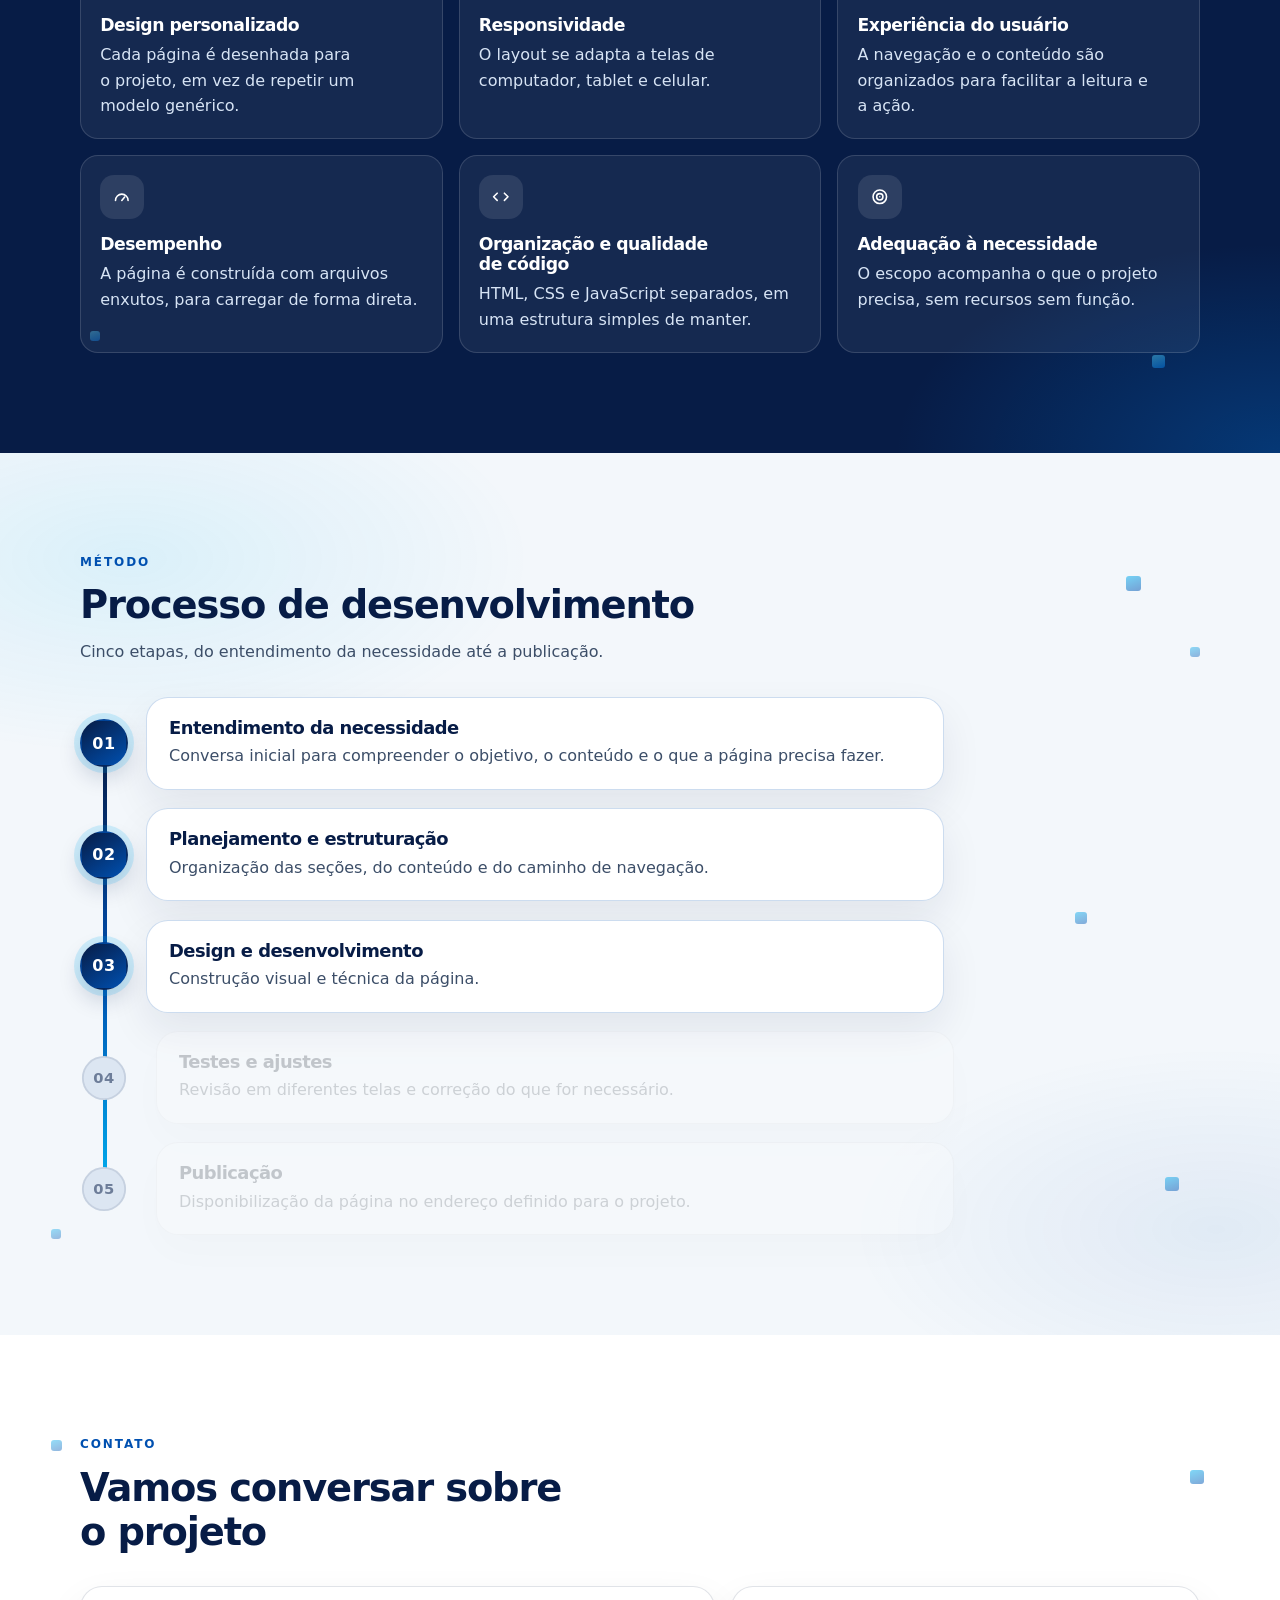
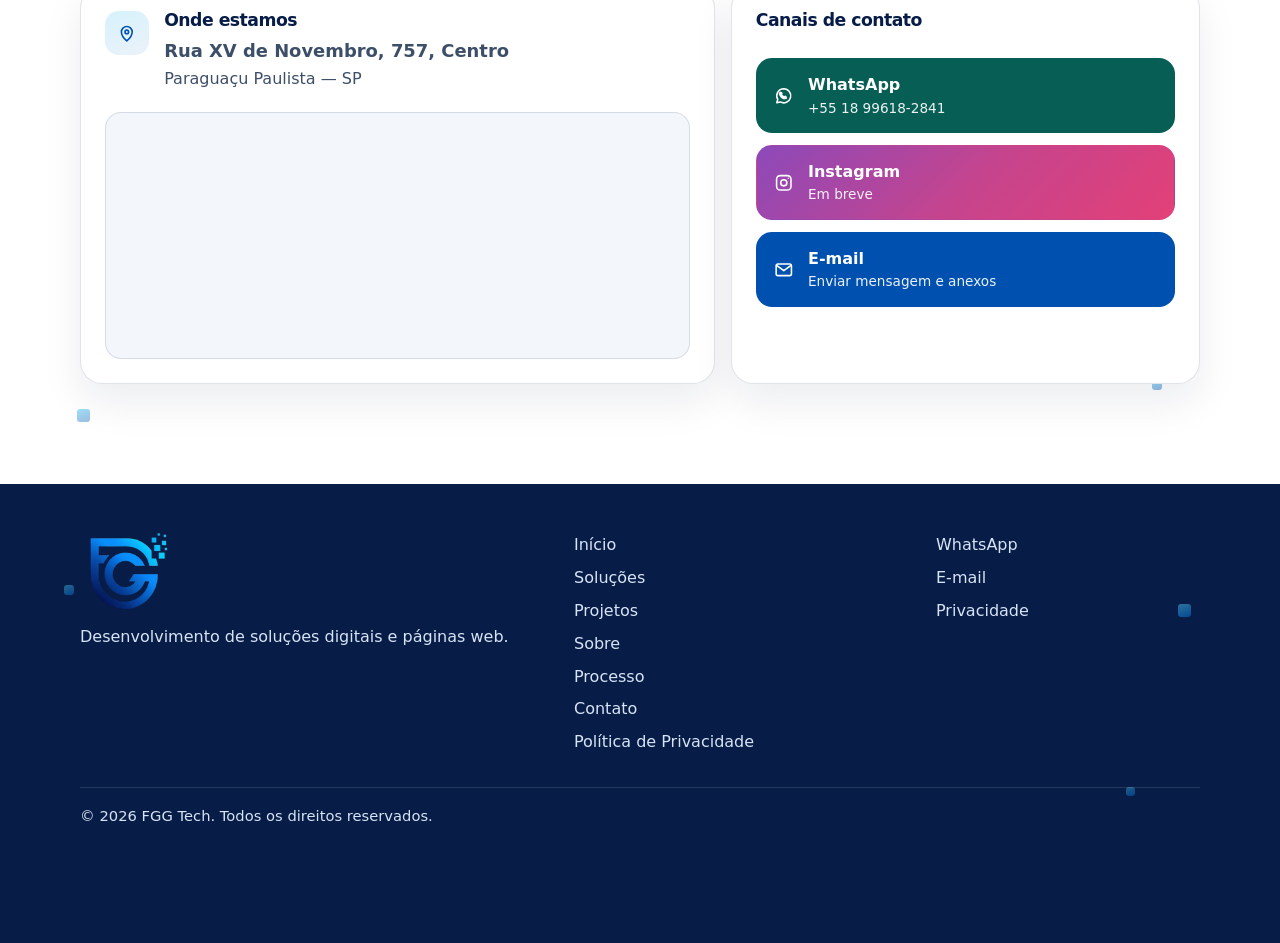
==== commit 6804e2f4: "modelo prévio" ====
--- a/index.html
+++ b/index.html
@@ -1,16 +1,19 @@
 <!DOCTYPE html>
 <html lang="pt-BR">
+
 <head>
   <meta charset="UTF-8">
   <meta name="viewport" content="width=device-width, initial-scale=1">
   <title>FGG Tech | Desenvolvimento de soluções digitais</title>
-  <meta name="description" content="A FGG Tech desenvolve landing pages, sites institucionais e soluções digitais. Conheça os projetos e fale com a equipe em Paraguaçu Paulista — SP.">
+  <meta name="description"
+    content="A FGG Tech desenvolve landing pages, sites institucionais e soluções digitais. Conheça os projetos e fale com a equipe em Paraguaçu Paulista — SP.">
   <meta name="theme-color" content="#071C46">
   <meta name="robots" content="index, follow">
   <meta property="og:type" content="website">
   <meta property="og:locale" content="pt_BR">
   <meta property="og:title" content="FGG Tech | Desenvolvimento de soluções digitais">
-  <meta property="og:description" content="Desenvolvimento web com design, tecnologia e propósito. Landing pages, sites institucionais e soluções digitais.">
+  <meta property="og:description"
+    content="Desenvolvimento web com design, tecnologia e propósito. Landing pages, sites institucionais e soluções digitais.">
   <meta property="og:image" content="assets/images/og-fgg-tech.png">
   <meta property="og:image:width" content="1200">
   <meta property="og:image:height" content="630">
@@ -37,6 +40,7 @@
   }
   </script>
 </head>
+
 <body>
   <a class="skip-link" href="#conteudo">Ir para o conteúdo</a>
 
@@ -50,6 +54,10 @@
         <span class="pixel p3"></span>
         <span class="pixel p4"></span>
         <span class="pixel p5"></span>
+        <span class="pixel" style="--x: 18%; --y: 78%; --size: 11px; --op: 0.48; --dur: 5.6s; --delay: 0.3s;"></span>
+        <span class="pixel" style="--x: 42%; --y: 12%; --size: 9px; --op: 0.42; --dur: 4.9s; --delay: 0.9s;"></span>
+        <span class="pixel" style="--x: 52%; --y: 84%; --size: 15px; --op: 0.55; --dur: 6.1s; --delay: 0.5s;"></span>
+        <span class="pixel" style="--x: 91%; --y: 72%; --size: 12px; --op: 0.62; --dur: 5.2s; --delay: 1.2s;"></span>
       </div>
 
       <div class="container hero-grid">
@@ -57,7 +65,8 @@
           <p class="kicker">FGG Tech</p>
           <h1>Transformamos ideias em experiências digitais.</h1>
           <p class="lead">Desenvolvimento web com design, tecnologia e propósito.</p>
-          <p class="intro">A FGG Tech desenvolve páginas e soluções digitais para empresas que precisam se apresentar com clareza e qualidade técnica.</p>
+          <p class="intro">A FGG Tech desenvolve páginas e soluções digitais para empresas que precisam se apresentar
+            com clareza e qualidade técnica.</p>
           <div class="hero-actions">
             <a class="btn btn-primary" href="#projetos">Conheça nossos projetos</a>
             <a class="btn btn-secondary" href="#contato">Fale conosco</a>
@@ -65,19 +74,20 @@
         </div>
 
         <div class="hero-visual">
-          <div class="hero-glow" aria-hidden="true"></div>
-          <img
-            class="hero-logo"
-            src="assets/logo/logo-fgg.webp"
-            alt="Logotipo FGG Tech"
-            width="539"
-            height="463"
+          <img class="hero-logo" src="assets/images/logomacaFGG.webp" alt="Logotipo FGG Tech" width="539" height="463"
             fetchpriority="high">
         </div>
       </div>
     </header>
 
-    <section class="section" id="solucoes" aria-labelledby="solucoes-titulo">
+    <section class="section section-solutions" id="solucoes" aria-labelledby="solucoes-titulo">
+      <div class="subtle-divider" aria-hidden="true"></div>
+      <div class="section-pixels" aria-hidden="true">
+        <span class="pixel" style="--x: 4%; --y: 16%; --size: 11px; --op: 0.42; --dur: 5.4s; --delay: 0.2s;"></span>
+        <span class="pixel" style="--x: 9%; --y: 82%; --size: 15px; --op: 0.36; --dur: 6.2s; --delay: 0.8s;"></span>
+        <span class="pixel" style="--x: 94%; --y: 20%; --size: 12px; --op: 0.5; --dur: 4.9s; --delay: 0.5s;"></span>
+        <span class="pixel" style="--x: 89%; --y: 86%; --size: 9px; --op: 0.4; --dur: 5.8s; --delay: 1.1s;"></span>
+      </div>
       <div class="container split">
         <div class="split-intro">
           <p class="kicker">Soluções</p>
@@ -86,102 +96,76 @@
         </div>
 
         <div class="card-grid card-grid-2">
-          <article class="info-card">
+          <article class="info-card info-card-title-only">
             <span class="icon-badge" aria-hidden="true">
-              <svg class="icon"><use href="assets/icons/sprite.svg#i-page"></use></svg>
+              <svg class="icon">
+                <use href="assets/icons/sprite.svg#i-page"></use>
+              </svg>
             </span>
             <h3>Desenvolvimento de landing pages</h3>
-            <p>Páginas de apresentação com uma mensagem principal, seções objetivas e caminho de contato.</p>
           </article>
 
-          <article class="info-card">
+          <article class="info-card info-card-title-only">
             <span class="icon-badge" aria-hidden="true">
-              <svg class="icon"><use href="assets/icons/sprite.svg#i-building"></use></svg>
+              <svg class="icon">
+                <use href="assets/icons/sprite.svg#i-building"></use>
+              </svg>
             </span>
             <h3>Sites institucionais</h3>
-            <p>Sites para apresentar a empresa, os serviços e as informações de contato.</p>
           </article>
 
-          <article class="info-card">
+          <article class="info-card info-card-title-only">
             <span class="icon-badge" aria-hidden="true">
-              <svg class="icon"><use href="assets/icons/sprite.svg#i-system"></use></svg>
+              <svg class="icon">
+                <use href="assets/icons/sprite.svg#i-system"></use>
+              </svg>
             </span>
             <h3>Sistemas web personalizados</h3>
-            <p>Sistemas web definidos a partir da rotina e das informações de cada cliente.</p>
           </article>
 
-          <article class="info-card">
+          <article class="info-card info-card-title-only">
             <span class="icon-badge" aria-hidden="true">
-              <svg class="icon"><use href="assets/icons/sprite.svg#i-tool"></use></svg>
+              <svg class="icon">
+                <use href="assets/icons/sprite.svg#i-tool"></use>
+              </svg>
             </span>
             <h3>Aplicações e ferramentas digitais</h3>
-            <p>Aplicações e ferramentas desenvolvidas para uma tarefa digital específica.</p>
           </article>
         </div>
       </div>
     </section>
 
-    <section class="section section-navy" id="sobre" aria-labelledby="sobre-titulo">
+    <section class="section section-projects" id="projetos" aria-labelledby="projetos-titulo">
+      <div class="projects-divider" aria-hidden="true">
+        <span class="divider-line"></span>
+        <span class="divider-pixels">
+          <span class="dp dp-lg"></span>
+          <span class="dp dp-md"></span>
+          <span class="dp dp-sm"></span>
+          <span class="dp dp-xs"></span>
+        </span>
+      </div>
+      <div class="section-pixels" aria-hidden="true">
+        <span class="pixel" style="--x: 3%; --y: 26%; --size: 13px; --op: 0.45; --dur: 5.3s; --delay: 0.4s;"></span>
+        <span class="pixel" style="--x: 6%; --y: 74%; --size: 9px; --op: 0.38; --dur: 6s; --delay: 1s;"></span>
+        <span class="pixel" style="--x: 95%; --y: 44%; --size: 16px; --op: 0.5; --dur: 5.1s; --delay: 0.6s;"></span>
+        <span class="pixel" style="--x: 91%; --y: 88%; --size: 11px; --op: 0.42; --dur: 5.7s; --delay: 1.3s;"></span>
+      </div>
       <div class="container">
-        <div class="section-heading">
-          <p class="kicker">Diferenciais</p>
-          <h2 id="sobre-titulo">Sobre a FGG Tech</h2>
-          <p>Empresa de desenvolvimento de soluções digitais e páginas web, em Paraguaçu Paulista — SP. O trabalho une apresentação visual, funcionamento e organização técnica.</p>
-        </div>
-
-        <ul class="diff-grid">
-          <li>
-            <span class="icon-badge icon-badge-light" aria-hidden="true">
-              <svg class="icon"><use href="assets/icons/sprite.svg#i-layout"></use></svg>
-            </span>
-            <h3>Design personalizado</h3>
-            <p>Cada página é desenhada para o projeto, em vez de repetir um modelo genérico.</p>
-          </li>
-          <li>
-            <span class="icon-badge icon-badge-light" aria-hidden="true">
-              <svg class="icon"><use href="assets/icons/sprite.svg#i-devices"></use></svg>
-            </span>
-            <h3>Responsividade</h3>
-            <p>O layout se adapta a telas de computador, tablet e celular.</p>
-          </li>
-          <li>
-            <span class="icon-badge icon-badge-light" aria-hidden="true">
-              <svg class="icon"><use href="assets/icons/sprite.svg#i-user"></use></svg>
-            </span>
-            <h3>Experiência do usuário</h3>
-            <p>A navegação e o conteúdo são organizados para facilitar a leitura e a ação.</p>
-          </li>
-          <li>
-            <span class="icon-badge icon-badge-light" aria-hidden="true">
-              <svg class="icon"><use href="assets/icons/sprite.svg#i-speed"></use></svg>
-            </span>
-            <h3>Desempenho</h3>
-            <p>A página é construída com arquivos enxutos, para carregar de forma direta.</p>
-          </li>
-          <li>
-            <span class="icon-badge icon-badge-light" aria-hidden="true">
-              <svg class="icon"><use href="assets/icons/sprite.svg#i-code"></use></svg>
-            </span>
-            <h3>Organização e qualidade de código</h3>
-            <p>HTML, CSS e JavaScript separados, em uma estrutura simples de manter.</p>
-          </li>
-          <li>
-            <span class="icon-badge icon-badge-light" aria-hidden="true">
-              <svg class="icon"><use href="assets/icons/sprite.svg#i-target"></use></svg>
-            </span>
-            <h3>Adequação à necessidade</h3>
-            <p>O escopo acompanha o que o projeto precisa, sem recursos sem função.</p>
-          </li>
-        </ul>
-      </div>
-    </section>
-
-    <section class="section" id="projetos" aria-labelledby="projetos-titulo">
-      <div class="container">
-        <div class="section-heading">
-          <p class="kicker">Portfólio</p>
-          <h2 id="projetos-titulo">Projetos</h2>
-          <p>Páginas publicadas e projetos em desenvolvimento. A prévia do card abre o site oficial ou a demonstração local, quando ela já existe.</p>
+        <div class="section-heading projects-heading">
+          <div>
+            <p class="kicker">Portfólio</p>
+            <h2 id="projetos-titulo">Projetos</h2>
+            <p>Páginas publicadas e projetos em desenvolvimento. Clique em um card para abrir o site oficial ou a prévia
+              local, quando disponível.</p>
+          </div>
+          <div class="projects-badge-motif" aria-hidden="true">
+            <span class="motif-sq m1"></span>
+            <span class="motif-sq m2"></span>
+            <span class="motif-sq m3"></span>
+            <span class="motif-sq m4"></span>
+            <span class="motif-sq m5"></span>
+          </div>
         </div>
 
         <div id="project-grid" class="project-grid" aria-live="polite"></div>
@@ -200,7 +184,91 @@
       </div>
     </section>
 
-    <section class="section section-soft" id="processo" aria-labelledby="processo-titulo">
+
+    <section class="section section-navy" id="sobre" aria-labelledby="sobre-titulo">
+      <div class="section-pixels" aria-hidden="true">
+        <span class="pixel" style="--x: 4%; --y: 18%; --size: 12px; --op: 0.45; --dur: 5.5s; --delay: 0.2s;"></span>
+        <span class="pixel" style="--x: 92%; --y: 14%; --size: 16px; --op: 0.52; --dur: 4.9s; --delay: 0.7s;"></span>
+        <span class="pixel" style="--x: 95%; --y: 23%; --size: 10px; --op: 0.4; --dur: 5.8s; --delay: 1.1s;"></span>
+        <span class="pixel" style="--x: 7%; --y: 85%; --size: 10px; --op: 0.38; --dur: 6.2s; --delay: 0.5s;"></span>
+        <span class="pixel" style="--x: 90%; --y: 88%; --size: 13px; --op: 0.46; --dur: 5.2s; --delay: 0.9s;"></span>
+      </div>
+      <div class="container">
+        <div class="section-heading">
+          <p class="kicker">Diferenciais</p>
+          <h2 id="sobre-titulo">Sobre a FGG Tech</h2>
+          <p>Empresa de desenvolvimento de soluções digitais e páginas web, em Paraguaçu Paulista — SP. O trabalho une
+            apresentação visual, funcionamento e organização técnica.</p>
+        </div>
+
+        <ul class="diff-grid">
+          <li>
+            <span class="icon-badge icon-badge-light" aria-hidden="true">
+              <svg class="icon">
+                <use href="assets/icons/sprite.svg#i-layout"></use>
+              </svg>
+            </span>
+            <h3>Design personalizado</h3>
+            <p>Cada página é desenhada para o projeto, em vez de repetir um modelo genérico.</p>
+          </li>
+          <li>
+            <span class="icon-badge icon-badge-light" aria-hidden="true">
+              <svg class="icon">
+                <use href="assets/icons/sprite.svg#i-devices"></use>
+              </svg>
+            </span>
+            <h3>Responsividade</h3>
+            <p>O layout se adapta a telas de computador, tablet e celular.</p>
+          </li>
+          <li>
+            <span class="icon-badge icon-badge-light" aria-hidden="true">
+              <svg class="icon">
+                <use href="assets/icons/sprite.svg#i-user"></use>
+              </svg>
+            </span>
+            <h3>Experiência do usuário</h3>
+            <p>A navegação e o conteúdo são organizados para facilitar a leitura e a ação.</p>
+          </li>
+          <li>
+            <span class="icon-badge icon-badge-light" aria-hidden="true">
+              <svg class="icon">
+                <use href="assets/icons/sprite.svg#i-speed"></use>
+              </svg>
+            </span>
+            <h3>Desempenho</h3>
+            <p>A página é construída com arquivos enxutos, para carregar de forma direta.</p>
+          </li>
+          <li>
+            <span class="icon-badge icon-badge-light" aria-hidden="true">
+              <svg class="icon">
+                <use href="assets/icons/sprite.svg#i-code"></use>
+              </svg>
+            </span>
+            <h3>Organização e qualidade de código</h3>
+            <p>HTML, CSS e JavaScript separados, em uma estrutura simples de manter.</p>
+          </li>
+          <li>
+            <span class="icon-badge icon-badge-light" aria-hidden="true">
+              <svg class="icon">
+                <use href="assets/icons/sprite.svg#i-target"></use>
+              </svg>
+            </span>
+            <h3>Adequação à necessidade</h3>
+            <p>O escopo acompanha o que o projeto precisa, sem recursos sem função.</p>
+          </li>
+        </ul>
+      </div>
+    </section>
+
+
+    <section class="section section-soft section-process" id="processo" aria-labelledby="processo-titulo">
+      <div class="section-pixels" aria-hidden="true">
+        <span class="pixel" style="--x: 88%; --y: 14%; --size: 15px; --op: 0.52; --dur: 5.1s; --delay: 0.3s;"></span>
+        <span class="pixel" style="--x: 93%; --y: 22%; --size: 10px; --op: 0.42; --dur: 5.9s; --delay: 0.9s;"></span>
+        <span class="pixel" style="--x: 84%; --y: 52%; --size: 12px; --op: 0.46; --dur: 4.8s; --delay: 0.6s;"></span>
+        <span class="pixel" style="--x: 91%; --y: 82%; --size: 14px; --op: 0.48; --dur: 5.6s; --delay: 1.2s;"></span>
+        <span class="pixel" style="--x: 4%; --y: 88%; --size: 10px; --op: 0.38; --dur: 6s; --delay: 0.4s;"></span>
+      </div>
       <div class="container">
         <div class="section-heading">
           <p class="kicker">Método</p>
@@ -208,79 +276,115 @@
           <p>Cinco etapas, do entendimento da necessidade até a publicação.</p>
         </div>
 
-        <ol class="steps">
-          <li>
-            <span class="step-index">01</span>
-            <h3>Entendimento da necessidade</h3>
-            <p>Conversa inicial para compreender o objetivo, o conteúdo e o que a página precisa fazer.</p>
-          </li>
-          <li>
-            <span class="step-index">02</span>
-            <h3>Planejamento e estruturação</h3>
-            <p>Organização das seções, do conteúdo e do caminho de navegação.</p>
-          </li>
-          <li>
-            <span class="step-index">03</span>
-            <h3>Design e desenvolvimento</h3>
-            <p>Construção visual e técnica da página.</p>
-          </li>
-          <li>
-            <span class="step-index">04</span>
-            <h3>Testes e ajustes</h3>
-            <p>Revisão em diferentes telas e correção do que for necessário.</p>
-          </li>
-          <li>
-            <span class="step-index">05</span>
-            <h3>Publicação</h3>
-            <p>Disponibilização da página no endereço definido para o projeto.</p>
-          </li>
-        </ol>
+        <div class="process-timeline" data-process-timeline>
+          <div class="timeline-rail" aria-hidden="true">
+            <span class="timeline-fill"></span>
+          </div>
+          <ol class="steps">
+            <li class="step-item">
+              <span class="step-index">01</span>
+              <div class="step-content">
+                <h3>Entendimento da necessidade</h3>
+                <p>Conversa inicial para compreender o objetivo, o conteúdo e o que a página precisa fazer.</p>
+              </div>
+            </li>
+            <li class="step-item">
+              <span class="step-index">02</span>
+              <div class="step-content">
+                <h3>Planejamento e estruturação</h3>
+                <p>Organização das seções, do conteúdo e do caminho de navegação.</p>
+              </div>
+            </li>
+            <li class="step-item">
+              <span class="step-index">03</span>
+              <div class="step-content">
+                <h3>Design e desenvolvimento</h3>
+                <p>Construção visual e técnica da página.</p>
+              </div>
+            </li>
+            <li class="step-item">
+              <span class="step-index">04</span>
+              <div class="step-content">
+                <h3>Testes e ajustes</h3>
+                <p>Revisão em diferentes telas e correção do que for necessário.</p>
+              </div>
+            </li>
+            <li class="step-item">
+              <span class="step-index">05</span>
+              <div class="step-content">
+                <h3>Publicação</h3>
+                <p>Disponibilização da página no endereço definido para o projeto.</p>
+              </div>
+            </li>
+          </ol>
+        </div>
       </div>
     </section>
 
     <section class="section" id="contato" aria-labelledby="contato-titulo">
+      <div class="section-pixels" aria-hidden="true">
+        <span class="pixel" style="--x: 4%; --y: 14%; --size: 11px; --op: 0.42; --dur: 5.4s; --delay: 0.2s;"></span>
+        <span class="pixel" style="--x: 93%; --y: 18%; --size: 14px; --op: 0.5; --dur: 4.9s; --delay: 0.8s;"></span>
+        <span class="pixel" style="--x: 90%; --y: 86%; --size: 10px; --op: 0.42; --dur: 5.7s; --delay: 1.1s;"></span>
+        <span class="pixel" style="--x: 6%; --y: 90%; --size: 13px; --op: 0.38; --dur: 6.1s; --delay: 0.5s;"></span>
+      </div>
       <div class="container">
         <div class="section-heading">
           <p class="kicker">Contato</p>
           <h2 id="contato-titulo">Vamos conversar sobre o projeto</h2>
-          <p>Escolha o canal. O formulário de e-mail abre nesta página e envia a mensagem com os anexos informados.</p>
         </div>
 
         <div class="contact-grid">
-          <article class="contact-card">
-            <span class="icon-badge" aria-hidden="true">
-              <svg class="icon"><use href="assets/icons/sprite.svg#i-pin"></use></svg>
-            </span>
-            <h3>Onde estamos</h3>
-            <p class="address" data-address-street>Rua XV de Novembro, 757, Centro</p>
-            <p class="address-city" data-address-city>Paraguaçu Paulista — SP</p>
-            <a class="btn btn-secondary" data-maps href="https://www.google.com/maps/search/?api=1&amp;query=Rua%20XV%20de%20Novembro%2C%20757%2C%20Centro%2C%20Paragua%C3%A7u%20Paulista%20-%20SP" target="_blank" rel="noopener noreferrer">
-              Abrir no Google Maps
-              <svg class="icon icon-sm" aria-hidden="true"><use href="assets/icons/sprite.svg#i-arrow"></use></svg>
-            </a>
+          <article class="contact-card contact-card-location">
+            <div class="location-header">
+              <span class="icon-badge" aria-hidden="true">
+                <svg class="icon">
+                  <use href="assets/icons/sprite.svg#i-pin"></use>
+                </svg>
+              </span>
+              <div>
+                <h3>Onde estamos</h3>
+                <p class="address" data-address-street>Rua XV de Novembro, 757, Centro</p>
+                <p class="address-city" data-address-city>Paraguaçu Paulista — SP</p>
+              </div>
+            </div>
+            <div class="map-embed">
+              <iframe data-maps-embed title="Localização da FGG Tech no Google Maps"
+                src="https://www.google.com/maps?q=Rua%20XV%20de%20Novembro%2C%20757%2C%20Centro%2C%20Paragua%C3%A7u%20Paulista%20-%20SP&amp;t=&amp;z=16&amp;ie=UTF8&amp;iwloc=&amp;output=embed"
+                loading="lazy" referrerpolicy="no-referrer-when-downgrade" allowfullscreen></iframe>
+            </div>
           </article>
 
           <article class="contact-card">
             <h3>Canais de contato</h3>
             <div class="channel-list">
-              <a class="channel channel-whatsapp" data-whatsapp href="https://wa.me/5518996182841?text=Ol%C3%A1!%20Conheci%20a%20FGG%20Tech%20pelo%20site%20e%20gostaria%20de%20conversar%20sobre%20um%20projeto." target="_blank" rel="noopener noreferrer">
-                <svg class="icon" aria-hidden="true"><use href="assets/icons/sprite.svg#i-whatsapp"></use></svg>
+              <a class="channel channel-whatsapp" data-whatsapp
+                href="https://wa.me/5518996182841?text=Ol%C3%A1!%20Conheci%20a%20FGG%20Tech%20pelo%20site%20e%20gostaria%20de%20conversar%20sobre%20um%20projeto."
+                target="_blank" rel="noopener noreferrer">
+                <svg class="icon" aria-hidden="true">
+                  <use href="assets/icons/sprite.svg#i-whatsapp"></use>
+                </svg>
                 <span>
                   <strong>WhatsApp</strong>
                   <small data-whatsapp-label>+55 18 99618-2841</small>
                 </span>
               </a>
 
-              <a class="channel channel-instagram" data-instagram hidden rel="noopener noreferrer" target="_blank">
-                <svg class="icon" aria-hidden="true"><use href="assets/icons/sprite.svg#i-instagram"></use></svg>
+              <a class="channel channel-instagram" data-instagram data-instagram-channel rel="noopener noreferrer"
+                target="_blank">
+                <svg class="icon" aria-hidden="true">
+                  <use href="assets/icons/sprite.svg#i-instagram"></use>
+                </svg>
                 <span>
                   <strong>Instagram</strong>
-                  <small data-instagram-label>Perfil</small>
+                  <small data-instagram-label>Em breve</small>
                 </span>
               </a>
 
               <button class="channel channel-email" type="button" data-email-open aria-haspopup="dialog">
-                <svg class="icon" aria-hidden="true"><use href="assets/icons/sprite.svg#i-mail"></use></svg>
+                <svg class="icon" aria-hidden="true">
+                  <use href="assets/icons/sprite.svg#i-mail"></use>
+                </svg>
                 <span>
                   <strong>E-mail</strong>
                   <small>Enviar mensagem e anexos</small>
@@ -294,9 +398,14 @@
   </main>
 
   <footer class="footer">
+    <div class="section-pixels" aria-hidden="true">
+      <span class="pixel" style="--x: 5%; --y: 22%; --size: 10px; --op: 0.4; --dur: 5.3s; --delay: 0.4s;"></span>
+      <span class="pixel" style="--x: 92%; --y: 26%; --size: 13px; --op: 0.46; --dur: 4.8s; --delay: 0.9s;"></span>
+      <span class="pixel" style="--x: 88%; --y: 66%; --size: 9px; --op: 0.36; --dur: 5.9s; --delay: 0.2s;"></span>
+    </div>
     <div class="container footer-grid">
       <div class="footer-brand">
-        <img src="assets/logo/logo-fgg.webp" alt="FGG Tech" width="539" height="463" loading="lazy">
+        <img src="assets/images/logomacaFGG.webp" alt="FGG Tech" width="539" height="463" loading="lazy">
         <p>Desenvolvimento de soluções digitais e páginas web.</p>
       </div>
 
@@ -307,12 +416,16 @@
         <a href="#sobre">Sobre</a>
         <a href="#processo">Processo</a>
         <a href="#contato">Contato</a>
+        <a href="politica-de-privacidade.html">Política de Privacidade</a>
       </nav>
 
       <div class="footer-contact">
-        <a data-whatsapp href="https://wa.me/5518996182841?text=Ol%C3%A1!%20Conheci%20a%20FGG%20Tech%20pelo%20site%20e%20gostaria%20de%20conversar%20sobre%20um%20projeto." target="_blank" rel="noopener noreferrer">WhatsApp</a>
+        <a data-whatsapp
+          href="https://wa.me/5518996182841?text=Ol%C3%A1!%20Conheci%20a%20FGG%20Tech%20pelo%20site%20e%20gostaria%20de%20conversar%20sobre%20um%20projeto."
+          target="_blank" rel="noopener noreferrer">WhatsApp</a>
         <a data-instagram hidden target="_blank" rel="noopener noreferrer">Instagram</a>
         <button type="button" class="link-button" data-email-open>E-mail</button>
+        <a href="politica-de-privacidade.html">Privacidade</a>
       </div>
     </div>
     <p class="copyright">© <span id="year">2026</span> FGG Tech. Todos os direitos reservados.</p>
@@ -320,23 +433,33 @@
 
   <nav class="dock" aria-label="Navegação principal">
     <a href="#inicio" data-nav="inicio">
-      <svg class="icon" aria-hidden="true"><use href="assets/icons/sprite.svg#i-home"></use></svg>
+      <svg class="icon" aria-hidden="true">
+        <use href="assets/icons/sprite.svg#i-home"></use>
+      </svg>
       <span>Início</span>
     </a>
     <a href="#solucoes" data-nav="solucoes">
-      <svg class="icon" aria-hidden="true"><use href="assets/icons/sprite.svg#i-solutions"></use></svg>
+      <svg class="icon" aria-hidden="true">
+        <use href="assets/icons/sprite.svg#i-solutions"></use>
+      </svg>
       <span>Soluções</span>
     </a>
     <a href="#projetos" data-nav="projetos">
-      <svg class="icon" aria-hidden="true"><use href="assets/icons/sprite.svg#i-projects"></use></svg>
+      <svg class="icon" aria-hidden="true">
+        <use href="assets/icons/sprite.svg#i-projects"></use>
+      </svg>
       <span>Projetos</span>
     </a>
     <a href="#sobre" data-nav="sobre">
-      <svg class="icon" aria-hidden="true"><use href="assets/icons/sprite.svg#i-about"></use></svg>
+      <svg class="icon" aria-hidden="true">
+        <use href="assets/icons/sprite.svg#i-about"></use>
+      </svg>
       <span>Sobre</span>
     </a>
     <a href="#contato" data-nav="contato">
-      <svg class="icon" aria-hidden="true"><use href="assets/icons/sprite.svg#i-contact"></use></svg>
+      <svg class="icon" aria-hidden="true">
+        <use href="assets/icons/sprite.svg#i-contact"></use>
+      </svg>
       <span>Contato</span>
     </a>
   </nav>
@@ -349,9 +472,12 @@
       </div>
       <div class="modal-actions">
         <button type="button" class="btn btn-ghost" id="preview-expand" hidden>Ampliar</button>
-        <a class="btn btn-ghost" id="preview-open" href="projects/hasegawa/index.html" target="_blank" rel="noopener noreferrer" hidden>Abrir página</a>
+        <a class="btn btn-ghost" id="preview-open" href="projects/hasegawa/index.html" target="_blank"
+          rel="noopener noreferrer" hidden>Abrir página</a>
         <button type="button" class="icon-button" id="preview-close" aria-label="Fechar visualização">
-          <svg class="icon" aria-hidden="true"><use href="assets/icons/sprite.svg#i-close"></use></svg>
+          <svg class="icon" aria-hidden="true">
+            <use href="assets/icons/sprite.svg#i-close"></use>
+          </svg>
         </button>
       </div>
     </div>
@@ -362,15 +488,13 @@
         sem interromper o restante da página.
         allow-forms e allow-popups: formulário e WhatsApp dentro da demonstração.
       -->
-      <iframe
-        id="preview-frame"
-        title="Demonstração do projeto"
-        hidden
-        referrerpolicy="no-referrer"
+      <iframe id="preview-frame" title="Demonstração do projeto" hidden referrerpolicy="no-referrer"
         sandbox="allow-scripts allow-same-origin allow-forms allow-popups"></iframe>
       <div id="preview-empty" class="preview-empty" hidden>
         <span class="icon-badge" aria-hidden="true">
-          <svg class="icon"><use href="assets/icons/sprite.svg#i-clock"></use></svg>
+          <svg class="icon">
+            <use href="assets/icons/sprite.svg#i-clock"></use>
+          </svg>
         </span>
         <h3>Demonstração em preparação</h3>
         <p id="preview-empty-text">A demonstração deste projeto está sendo preparada.</p>
@@ -385,18 +509,23 @@
         <h2 id="email-title">Enviar e-mail</h2>
       </div>
       <button type="button" class="icon-button" id="email-close" aria-label="Fechar formulário">
-        <svg class="icon" aria-hidden="true"><use href="assets/icons/sprite.svg#i-close"></use></svg>
+        <svg class="icon" aria-hidden="true">
+          <use href="assets/icons/sprite.svg#i-close"></use>
+        </svg>
       </button>
     </div>
 
     <div class="modal-form">
       <p id="email-config-note" class="form-note" hidden>
-        O envio por e-mail ainda não foi ativado. Informe o e-mail comercial em <code>js/config.js</code>, no campo <code>recipientEmail</code>. Enquanto isso, use o WhatsApp.
+        O envio por e-mail ainda não foi ativado. Informe o e-mail comercial em <code>js/config.js</code>, no campo
+        <code>recipientEmail</code>. Enquanto isso, use o WhatsApp.
       </p>
 
       <div id="email-success" class="form-success" hidden>
         <span class="icon-badge" aria-hidden="true">
-          <svg class="icon"><use href="assets/icons/sprite.svg#i-check"></use></svg>
+          <svg class="icon">
+            <use href="assets/icons/sprite.svg#i-check"></use>
+          </svg>
         </span>
         <h3>Mensagem enviada</h3>
         <p>A mensagem foi encaminhada para a FGG Tech.</p>
@@ -407,19 +536,31 @@
 
         <div class="field">
           <label for="contact-email">E-mail</label>
-          <input id="contact-email" name="email" type="email" autocomplete="email" inputmode="email" required maxlength="160" placeholder="voce@email.com">
+          <input id="contact-email" name="email" type="email" autocomplete="email" inputmode="email" required
+            maxlength="160" placeholder="voce@email.com">
         </div>
 
         <div class="field">
           <label for="contact-message">Mensagem</label>
-          <textarea id="contact-message" name="message" required maxlength="5000" placeholder="Conte o que você precisa desenvolver."></textarea>
+          <textarea id="contact-message" name="message" required maxlength="5000"
+            placeholder="Conte o que você precisa desenvolver."></textarea>
         </div>
 
         <div class="field">
           <label for="contact-files">Anexos <span class="optional">(opcional)</span></label>
-          <input id="contact-files" name="attachment" type="file" multiple accept=".pdf,.png,.jpg,.jpeg,.docx,application/pdf,image/png,image/jpeg,application/vnd.openxmlformats-officedocument.wordprocessingml.document">
+          <input id="contact-files" name="attachment" type="file" multiple
+            accept=".pdf,.png,.jpg,.jpeg,.docx,application/pdf,image/png,image/jpeg,application/vnd.openxmlformats-officedocument.wordprocessingml.document">
           <p class="field-hint" id="file-hint">PDF, PNG, JPG, JPEG ou DOCX. Até 10 MB no total.</p>
           <ul id="file-list" class="file-list" aria-live="polite"></ul>
+        </div>
+
+        <div class="field field-consent">
+          <label class="consent-label" for="contact-consent">
+            <input id="contact-consent" name="consent" type="checkbox" required>
+            <span>Li e concordo com a <a href="politica-de-privacidade.html" target="_blank"
+                rel="noopener noreferrer">Política de Privacidade</a> e autorizo o encaminhamento dos dados informados
+              para retorno do contato.</span>
+          </label>
         </div>
 
         <button class="btn btn-primary btn-block" id="email-submit" type="submit">Enviar mensagem</button>
@@ -432,4 +573,5 @@
   <script src="js/projects.js"></script>
   <script src="js/main.js"></script>
 </body>
-</html>
+
+</html>
--- a/css/style.css
+++ b/css/style.css
@@ -107,7 +107,30 @@
 }
 
 .section {
+  position: relative;
+  overflow: hidden;
   padding: clamp(4rem, 8vw, 6.25rem) 0;
+}
+
+.section > .container,
+.footer > .container,
+.footer > .copyright {
+  position: relative;
+  z-index: 1;
+}
+
+.section-solutions {
+  background: linear-gradient(180deg, rgba(235, 243, 252, 0.52) 0%, rgba(255, 255, 255, 0) 150px);
+}
+
+.subtle-divider {
+  position: absolute;
+  top: 0;
+  left: 0;
+  right: 0;
+  height: 1px;
+  pointer-events: none;
+  background: linear-gradient(90deg, transparent 6%, rgba(7, 28, 70, 0.08) 28%, rgba(0, 176, 240, 0.24) 50%, rgba(7, 28, 70, 0.08) 72%, transparent 94%);
 }
 
 .section-soft { background: var(--soft); }
@@ -265,14 +288,28 @@
   background: radial-gradient(circle, rgba(0, 80, 176, 0.16), rgba(0, 80, 176, 0) 70%);
 }
 
+.section-pixels {
+  position: absolute;
+  inset: 0;
+  pointer-events: none;
+  z-index: 0;
+}
+
 .pixel {
   position: absolute;
-  width: 14px;
-  height: 14px;
+  left: var(--x, auto);
+  top: var(--y, auto);
+  width: var(--size, 14px);
+  height: var(--size, 14px);
   border-radius: 3px;
   background: linear-gradient(160deg, var(--cyan), var(--blue));
-  opacity: 0.85;
-  animation: drift 5s ease-in-out infinite alternate;
+  opacity: var(--op, 0.78);
+  animation: drift var(--dur, 5s) ease-in-out var(--delay, 0s) infinite alternate;
+}
+
+.section-navy .pixel,
+.footer .pixel {
+  background: linear-gradient(160deg, #56d7ff, #0080f0);
 }
 
 .p1 { right: 8%; top: 18%; animation-delay: 0s; }
@@ -282,8 +319,8 @@
 .p5 { left: 6%; top: 22%; width: 12px; height: 12px; animation-delay: 0.6s; }
 
 @keyframes drift {
-  from { transform: translateY(0); }
-  to { transform: translateY(-10px); }
+  from { transform: translateY(0) scale(1); }
+  to { transform: translateY(-10px) scale(1.04); }
 }
 
 .hero-grid {
@@ -316,28 +353,16 @@
 
 .hero-visual {
   position: relative;
-  min-height: 420px;
+  min-height: 360px;
   display: grid;
   place-items: center;
 }
 
-.hero-glow {
-  position: absolute;
-  width: min(440px, 100%);
-  aspect-ratio: 1;
-  border-radius: 50%;
-  background:
-    radial-gradient(circle at 32% 28%, rgba(0, 176, 240, 0.45), transparent 36%),
-    radial-gradient(circle at 70% 72%, rgba(0, 80, 176, 0.28), transparent 46%),
-    linear-gradient(160deg, #f7fbff, #e7f2fb);
-  border: 1px solid rgba(7, 28, 70, 0.08);
-  box-shadow: var(--shadow);
-}
-
 .hero-logo {
   position: relative;
-  width: min(340px, 78%);
+  width: min(370px, 86%);
   height: auto;
+  filter: drop-shadow(0 18px 34px rgba(7, 28, 70, 0.14));
 }
 
 /* Soluções e cards ----------------------------------------------------- */
@@ -367,7 +392,7 @@
 
 .info-card,
 .contact-card,
-.step,
+.step-content,
 .project-card {
   background: var(--white);
   border: 1px solid var(--line);
@@ -375,13 +400,28 @@
   box-shadow: var(--shadow);
 }
 
-.info-card,
-.step {
-  padding: 1.25rem 1.2rem 1.3rem;
+.info-card {
+  padding: 1.35rem 1.25rem;
+}
+
+.info-card-title-only {
+  display: flex;
+  flex-direction: column;
+  justify-content: center;
+  min-height: 146px;
+  padding: 1.45rem 1.35rem;
+}
+
+.info-card-title-only h3 {
+  font-size: clamp(1.22rem, 2.1vw, 1.42rem);
+  line-height: 1.24;
+  margin: 0;
+  font-weight: 700;
+  color: var(--navy);
 }
 
 .info-card p,
-.step p,
+.step-content p,
 .diff-grid p,
 .contact-card .address,
 .contact-card .address-city {
@@ -406,7 +446,90 @@
 
 /* Portfólio ------------------------------------------------------------ */
 
-.project-grid { grid-template-columns: repeat(3, 1fr); }
+.section-projects {
+  position: relative;
+  background:
+    radial-gradient(640px 260px at 92% 6%, rgba(0, 176, 240, 0.12), transparent 65%),
+    radial-gradient(520px 240px at 8% 92%, rgba(0, 80, 176, 0.08), transparent 65%),
+    linear-gradient(180deg, #edf4fc 0%, #f7faff 70%, #ffffff 100%);
+  padding-top: clamp(3.5rem, 7vw, 5.25rem);
+}
+
+.projects-divider {
+  position: absolute;
+  top: 0;
+  left: 0;
+  right: 0;
+  display: flex;
+  align-items: center;
+  justify-content: center;
+  pointer-events: none;
+}
+
+.divider-line {
+  width: 100%;
+  height: 3px;
+  background: linear-gradient(90deg, transparent 0%, rgba(0, 80, 176, 0.35) 20%, var(--cyan) 50%, rgba(0, 80, 176, 0.35) 80%, transparent 100%);
+}
+
+.divider-pixels {
+  position: absolute;
+  display: flex;
+  align-items: center;
+  gap: 0.45rem;
+  padding: 0.3rem 0.8rem;
+  border-radius: 999px;
+  background: var(--white);
+  border: 1px solid rgba(0, 80, 176, 0.16);
+  box-shadow: 0 8px 22px rgba(7, 28, 70, 0.08);
+}
+
+.dp {
+  display: block;
+  border-radius: 3px;
+  background: linear-gradient(150deg, var(--cyan), var(--blue));
+}
+
+.dp-lg { width: 13px; height: 13px; }
+.dp-md { width: 10px; height: 10px; opacity: 0.85; }
+.dp-sm { width: 8px; height: 8px; opacity: 0.7; }
+.dp-xs { width: 6px; height: 6px; opacity: 0.55; }
+
+.projects-heading {
+  max-width: none;
+  display: flex;
+  align-items: flex-end;
+  justify-content: space-between;
+  gap: 1.5rem;
+}
+
+.projects-heading > div:first-child {
+  max-width: 42rem;
+}
+
+.projects-badge-motif {
+  position: relative;
+  width: 72px;
+  height: 60px;
+  flex-shrink: 0;
+}
+
+.motif-sq {
+  position: absolute;
+  border-radius: 4px;
+  background: linear-gradient(150deg, var(--cyan), var(--blue));
+}
+
+.motif-sq.m1 { width: 20px; height: 20px; left: 4px; top: 10px; }
+.motif-sq.m2 { width: 14px; height: 14px; left: 32px; top: 4px; opacity: 0.9; }
+.motif-sq.m3 { width: 16px; height: 16px; left: 26px; top: 28px; opacity: 0.85; }
+.motif-sq.m4 { width: 11px; height: 11px; left: 52px; top: 14px; opacity: 0.7; }
+.motif-sq.m5 { width: 12px; height: 12px; left: 48px; top: 38px; opacity: 0.65; }
+
+.project-grid {
+  grid-template-columns: repeat(2, minmax(0, 1fr));
+  gap: 1.35rem;
+}
 
 .project-card {
   display: flex;
@@ -424,7 +547,9 @@
 
 .project-media {
   position: relative;
-  aspect-ratio: 16 / 9;
+  aspect-ratio: 16 / 10;
+  overflow: hidden;
+  border-bottom: 1px solid var(--line);
   background:
     linear-gradient(160deg, rgba(0, 176, 240, 0.2), rgba(7, 28, 70, 0.08)),
     var(--soft);
@@ -434,13 +559,21 @@
   width: 100%;
   height: 100%;
   object-fit: cover;
+  object-position: top center;
+  transition: transform 0.35s ease;
+}
+
+@media (hover: hover) {
+  .project-card:hover .project-media img {
+    transform: scale(1.03);
+  }
 }
 
 .project-copy {
   display: flex;
   flex-direction: column;
-  gap: 0.35rem;
-  padding: 1rem 1rem 1.1rem;
+  gap: 0.38rem;
+  padding: 1.15rem 1.2rem 1.25rem;
   flex: 1;
 }
 
@@ -452,17 +585,33 @@
   text-transform: uppercase;
 }
 
-.project-card h3 { font-size: 1.15rem; }
+.project-card h3 { font-size: 1.22rem; margin: 0; }
 
 .project-card p { color: var(--muted); }
+
+.project-footer {
+  display: flex;
+  align-items: center;
+  justify-content: space-between;
+  gap: 0.75rem;
+  margin-top: auto;
+  padding-top: 0.75rem;
+}
+
+.project-cta {
+  display: inline-flex;
+  align-items: center;
+  gap: 0.3rem;
+  font-size: 0.82rem;
+  font-weight: 700;
+  color: var(--blue);
+}
 
 .status {
   display: inline-flex;
   align-items: center;
   gap: 0.35rem;
-  margin-top: 0.45rem;
-  align-self: flex-start;
-  padding: 0.25rem 0.6rem;
+  padding: 0.25rem 0.65rem;
   border-radius: 999px;
   font-size: 0.78rem;
   font-weight: 700;
@@ -488,39 +637,168 @@
 
 /* Processo ------------------------------------------------------------- */
 
+.section-process {
+  position: relative;
+  overflow: hidden;
+  background:
+    radial-gradient(620px 300px at 10% 12%, rgba(0, 176, 240, 0.1), transparent 65%),
+    radial-gradient(560px 280px at 95% 88%, rgba(0, 80, 176, 0.08), transparent 65%),
+    var(--soft);
+}
+
+.process-timeline {
+  position: relative;
+  max-width: 54rem;
+}
+
+.timeline-rail {
+  position: absolute;
+  left: 1.42rem;
+  top: 2.6rem;
+  bottom: 2.6rem;
+  width: 4px;
+  border-radius: 999px;
+  background: rgba(7, 28, 70, 0.12);
+  opacity: 0.35;
+  overflow: hidden;
+  transition: opacity 0.6s ease;
+}
+
+.timeline-fill {
+  display: block;
+  width: 100%;
+  height: 0%;
+  border-radius: inherit;
+  background: linear-gradient(180deg, var(--navy) 0%, var(--blue) 52%, var(--cyan) 100%);
+  opacity: 0.35;
+  transition: height 2.2s cubic-bezier(0.22, 1, 0.36, 1), opacity 0.7s ease;
+}
+
+.process-timeline.is-animating .timeline-rail {
+  opacity: 1;
+}
+
+.process-timeline.is-animating .timeline-fill {
+  height: 100%;
+  opacity: 1;
+}
+
 .steps {
   list-style: none;
   margin: 0;
   padding: 0;
-  counter-reset: none;
+  display: grid;
+  grid-template-rows: repeat(5, minmax(0, 1fr));
+  gap: 1.15rem;
+}
+
+.step-item {
+  position: relative;
+  display: grid;
+  grid-template-columns: 3rem minmax(0, 1fr);
+  gap: 1.15rem;
+  align-items: center;
 }
 
 .step-index {
+  position: relative;
+  z-index: 1;
   display: grid;
   place-items: center;
-  width: 2.6rem;
-  height: 2.6rem;
-  margin-bottom: 0.9rem;
+  width: 3rem;
+  height: 3rem;
   border-radius: 50%;
-  background: var(--navy);
-  color: var(--white);
+  background: #dce6f2;
+  color: rgba(7, 28, 70, 0.52);
+  border: 2px solid rgba(7, 28, 70, 0.1);
   font-weight: 700;
   letter-spacing: 0.04em;
+  transform: scale(0.92);
+  transition:
+    transform 0.55s cubic-bezier(0.22, 1, 0.36, 1),
+    background 0.65s ease,
+    color 0.65s ease,
+    border-color 0.65s ease,
+    box-shadow 0.65s ease;
+}
+
+.step-content {
+  padding: 1.25rem 1.35rem;
+  opacity: 0.22;
+  filter: grayscale(0.75);
+  transform: translateX(10px);
+  transition:
+    opacity 0.75s ease,
+    transform 0.75s cubic-bezier(0.22, 1, 0.36, 1),
+    filter 0.75s ease,
+    border-color 0.5s ease,
+    box-shadow 0.5s ease;
+}
+
+.step-content h3 {
+  font-size: 1.12rem;
+  margin-bottom: 0.3rem;
+  color: var(--navy);
+}
+
+.step-item.is-active .step-index {
+  transform: scale(1);
+  background: linear-gradient(145deg, var(--navy), var(--blue));
+  color: var(--white);
+  border-color: transparent;
+  box-shadow: 0 0 0 6px rgba(0, 176, 240, 0.16), 0 10px 22px rgba(7, 28, 70, 0.18);
+}
+
+.step-item.is-active .step-content {
+  opacity: 1;
+  filter: grayscale(0);
+  transform: translateX(0);
+  border-color: rgba(0, 80, 176, 0.2);
 }
 
 /* Contato -------------------------------------------------------------- */
 
-.contact-grid { grid-template-columns: 1.1fr 0.9fr; align-items: stretch; }
+.contact-grid { grid-template-columns: 1.15fr 0.85fr; align-items: stretch; }
 
 .contact-card {
   padding: 1.5rem;
   display: flex;
   flex-direction: column;
-  gap: 0.35rem;
-}
-
-.address { font-size: 1.15rem; color: var(--ink); font-weight: 600; }
-.address-city { margin-bottom: 1rem; }
+  gap: 0.5rem;
+}
+
+.location-header {
+  display: flex;
+  align-items: flex-start;
+  gap: 0.95rem;
+  margin-bottom: 0.65rem;
+}
+
+.location-header .icon-badge {
+  margin-bottom: 0;
+  flex-shrink: 0;
+}
+
+.address { font-size: 1.12rem; color: var(--ink); font-weight: 600; }
+.address-city { margin-bottom: 0.15rem; }
+
+.map-embed {
+  margin-top: auto;
+  border-radius: 16px;
+  overflow: hidden;
+  border: 1px solid var(--line);
+  background: var(--soft);
+  min-height: 245px;
+  flex: 1;
+}
+
+.map-embed iframe {
+  width: 100%;
+  height: 100%;
+  min-height: 245px;
+  border: 0;
+  display: block;
+}
 
 .channel-list {
   display: grid;
@@ -542,23 +820,29 @@
   text-align: left;
   cursor: pointer;
   color: var(--white);
+  transition: transform 0.2s ease, background-color 0.2s ease, opacity 0.2s ease;
 }
 
 .channel strong,
 .channel small { display: block; }
-.channel small { font-size: 0.85rem; opacity: 0.9; }
+.channel small { font-size: 0.85rem; opacity: 0.92; }
 
 .channel-whatsapp { background: #075e54; }
 .channel-instagram {
-  background: var(--white);
-  color: var(--navy);
-  border-color: var(--line);
+  background: linear-gradient(135deg, #833ab4 0%, #c13584 52%, #e1306c 100%);
+  color: var(--white);
+}
+.channel-instagram.is-pending {
+  cursor: default;
+  opacity: 0.92;
 }
 .channel-email { background: var(--blue); }
 
 /* Rodapé --------------------------------------------------------------- */
 
 .footer {
+  position: relative;
+  overflow: hidden;
   background: var(--navy);
   color: var(--white);
   padding: 3rem 0 calc(var(--dock-space) + 0.5rem);
@@ -653,6 +937,10 @@
   box-shadow: 0 30px 80px rgba(7, 28, 70, 0.28);
 }
 
+.modal:not([open]) {
+  display: none;
+}
+
 .modal::backdrop {
   background: rgba(7, 28, 70, 0.62);
 }
@@ -662,9 +950,12 @@
   height: min(82vh, 840px);
   max-height: calc(100vh - 1.5rem);
   border-radius: 20px;
+  overflow: hidden;
+}
+
+.modal-preview[open] {
   display: flex;
   flex-direction: column;
-  overflow: hidden;
 }
 
 .modal-preview.is-expanded {
@@ -753,6 +1044,151 @@
 }
 
 textarea { min-height: 140px; resize: vertical; }
+
+input[type="checkbox"] {
+  width: 1.15rem;
+  height: 1.15rem;
+  padding: 0;
+  margin: 0.15rem 0 0;
+  flex-shrink: 0;
+  border-radius: 4px;
+  accent-color: var(--blue);
+  cursor: pointer;
+}
+
+.field-consent {
+  margin-bottom: 1.1rem;
+}
+
+.consent-label {
+  display: flex;
+  align-items: flex-start;
+  gap: 0.65rem;
+  font-weight: 500;
+  font-size: 0.92rem;
+  line-height: 1.45;
+  color: var(--muted);
+  cursor: pointer;
+}
+
+.consent-label a {
+  color: var(--blue);
+  font-weight: 700;
+  text-decoration: underline;
+  text-underline-offset: 2px;
+}
+
+/* Política de Privacidade ---------------------------------------------- */
+
+.policy-header {
+  position: relative;
+  overflow: hidden;
+  padding: 1.6rem 0 3.2rem;
+  background:
+    radial-gradient(620px 260px at 92% 10%, rgba(0, 176, 240, 0.16), transparent 65%),
+    linear-gradient(180deg, #edf4fc 0%, #ffffff 100%);
+  border-bottom: 1px solid var(--line);
+}
+
+.policy-topbar {
+  position: relative;
+  z-index: 1;
+  display: flex;
+  align-items: center;
+  justify-content: space-between;
+  gap: 1rem;
+  margin-bottom: 2.5rem;
+}
+
+.policy-brand {
+  display: inline-flex;
+  align-items: center;
+  gap: 0.7rem;
+  text-decoration: none;
+  font-weight: 700;
+  font-size: 1.05rem;
+  color: var(--navy);
+}
+
+.policy-brand img {
+  width: 44px;
+  height: auto;
+}
+
+.policy-hero-copy {
+  position: relative;
+  z-index: 1;
+  max-width: 48rem;
+}
+
+.policy-hero-copy h1 {
+  font-size: clamp(2rem, 4vw, 3.1rem);
+  margin-bottom: 0.85rem;
+}
+
+.policy-subtitle {
+  color: var(--muted);
+  font-size: 1.08rem;
+  max-width: 42rem;
+}
+
+.policy-updated {
+  margin-top: 0.85rem;
+  font-size: 0.88rem;
+  font-weight: 600;
+  color: var(--blue);
+}
+
+.policy-main {
+  padding-top: clamp(2.5rem, 5vw, 4rem);
+}
+
+.policy-grid {
+  display: grid;
+  gap: 1.15rem;
+  max-width: 54rem;
+}
+
+.policy-card {
+  background: var(--white);
+  border: 1px solid var(--line);
+  border-radius: var(--radius);
+  box-shadow: var(--shadow);
+  padding: 1.45rem 1.5rem;
+}
+
+.policy-card h2 {
+  font-size: 1.28rem;
+  margin-bottom: 0.75rem;
+  color: var(--navy);
+}
+
+.policy-card p,
+.policy-card li {
+  color: var(--muted);
+}
+
+.policy-card p + p,
+.policy-card p + ul,
+.policy-card ul + p {
+  margin-top: 0.75rem;
+}
+
+.policy-card ul {
+  margin: 0.65rem 0 0;
+  padding-left: 1.25rem;
+  display: grid;
+  gap: 0.45rem;
+}
+
+.policy-card a {
+  color: var(--blue);
+  font-weight: 600;
+}
+
+.policy-page .footer {
+  padding-bottom: 3rem;
+}
 
 input[type="file"] { padding: 0.65rem; }
 
@@ -835,18 +1271,16 @@
   .btn-ghost:hover,
   .icon-button:hover { background: #e7eef6; }
   .info-card:hover,
-  .project-card:hover,
-  .step:hover { transform: translateY(-3px); }
+  .project-card:hover { transform: translateY(-3px); }
   .dock a:hover { background: rgba(0, 80, 176, 0.08); }
   .dock a[aria-current="true"]:hover { background: var(--navy); }
   .footer a:hover,
   .footer .link-button:hover { color: var(--white); }
-  .channel-instagram:hover { background: var(--soft); }
+  .channel-instagram:not(.is-pending):hover { filter: brightness(1.06); transform: translateY(-2px); }
 }
 
 .info-card,
 .project-card,
-.step,
 .btn,
 .dock a {
   transition: transform 0.2s ease, background-color 0.2s ease, box-shadow 0.2s ease;
@@ -860,6 +1294,19 @@
   *::after {
     animation: none !important;
     transition: none !important;
+  }
+
+  .timeline-rail,
+  .timeline-fill,
+  .step-index,
+  .step-content {
+    opacity: 1 !important;
+    filter: none !important;
+    transform: none !important;
+  }
+
+  .timeline-fill {
+    height: 100% !important;
   }
 }
 
@@ -876,9 +1323,7 @@
 }
 
 @media (max-width: 1020px) {
-  .project-grid,
   .diff-grid { grid-template-columns: 1fr 1fr; }
-  .steps { grid-template-columns: 1fr 1fr; }
   .footer-grid { grid-template-columns: 1fr 1fr; }
 }
 
@@ -895,30 +1340,63 @@
 
   .hero-visual {
     order: -1;
-    min-height: 230px;
+    min-height: 185px;
   }
 
-  .hero-logo { width: 168px; }
-  .hero-glow { width: 220px; }
+  .hero-logo { width: 185px; }
   .split-intro { margin-bottom: 0.5rem; }
+
+  .info-card-title-only {
+    flex-direction: row;
+    align-items: center;
+    justify-content: flex-start;
+    gap: 1rem;
+    min-height: 0;
+    padding: 1.2rem 1.15rem;
+  }
+
+  .info-card-title-only .icon-badge {
+    margin-bottom: 0;
+    flex-shrink: 0;
+  }
+
+  .info-card-title-only h3 {
+    font-size: 1.24rem;
+  }
+
+  .projects-badge-motif { display: none; }
 }
 
 @media (max-width: 680px) {
   .project-grid,
   .diff-grid,
-  .steps,
   .footer-grid { grid-template-columns: 1fr; }
+
+  .timeline-rail { left: 1.22rem; }
+  .step-item {
+    grid-template-columns: 2.55rem minmax(0, 1fr);
+    gap: 0.85rem;
+  }
+  .step-index {
+    width: 2.55rem;
+    height: 2.55rem;
+    font-size: 0.92rem;
+  }
+  .step-content {
+    padding: 1.05rem 1.1rem;
+  }
 
   .modal-bar { flex-wrap: wrap; }
   .modal-actions { width: 100%; justify-content: flex-end; }
   .dock a { min-width: 0; flex: 1; padding-inline: 0.35rem; }
-  .pixel { display: none; }
+  .pixel { opacity: calc(var(--op, 0.78) * 0.65); }
 }
 
 @media print {
   .dock,
   .modal,
-  .hero-bg { display: none !important; }
+  .hero-bg,
+  .section-pixels { display: none !important; }
   .hero { min-height: 0; padding: 0; }
   .footer { padding-bottom: 1rem; }
 }
